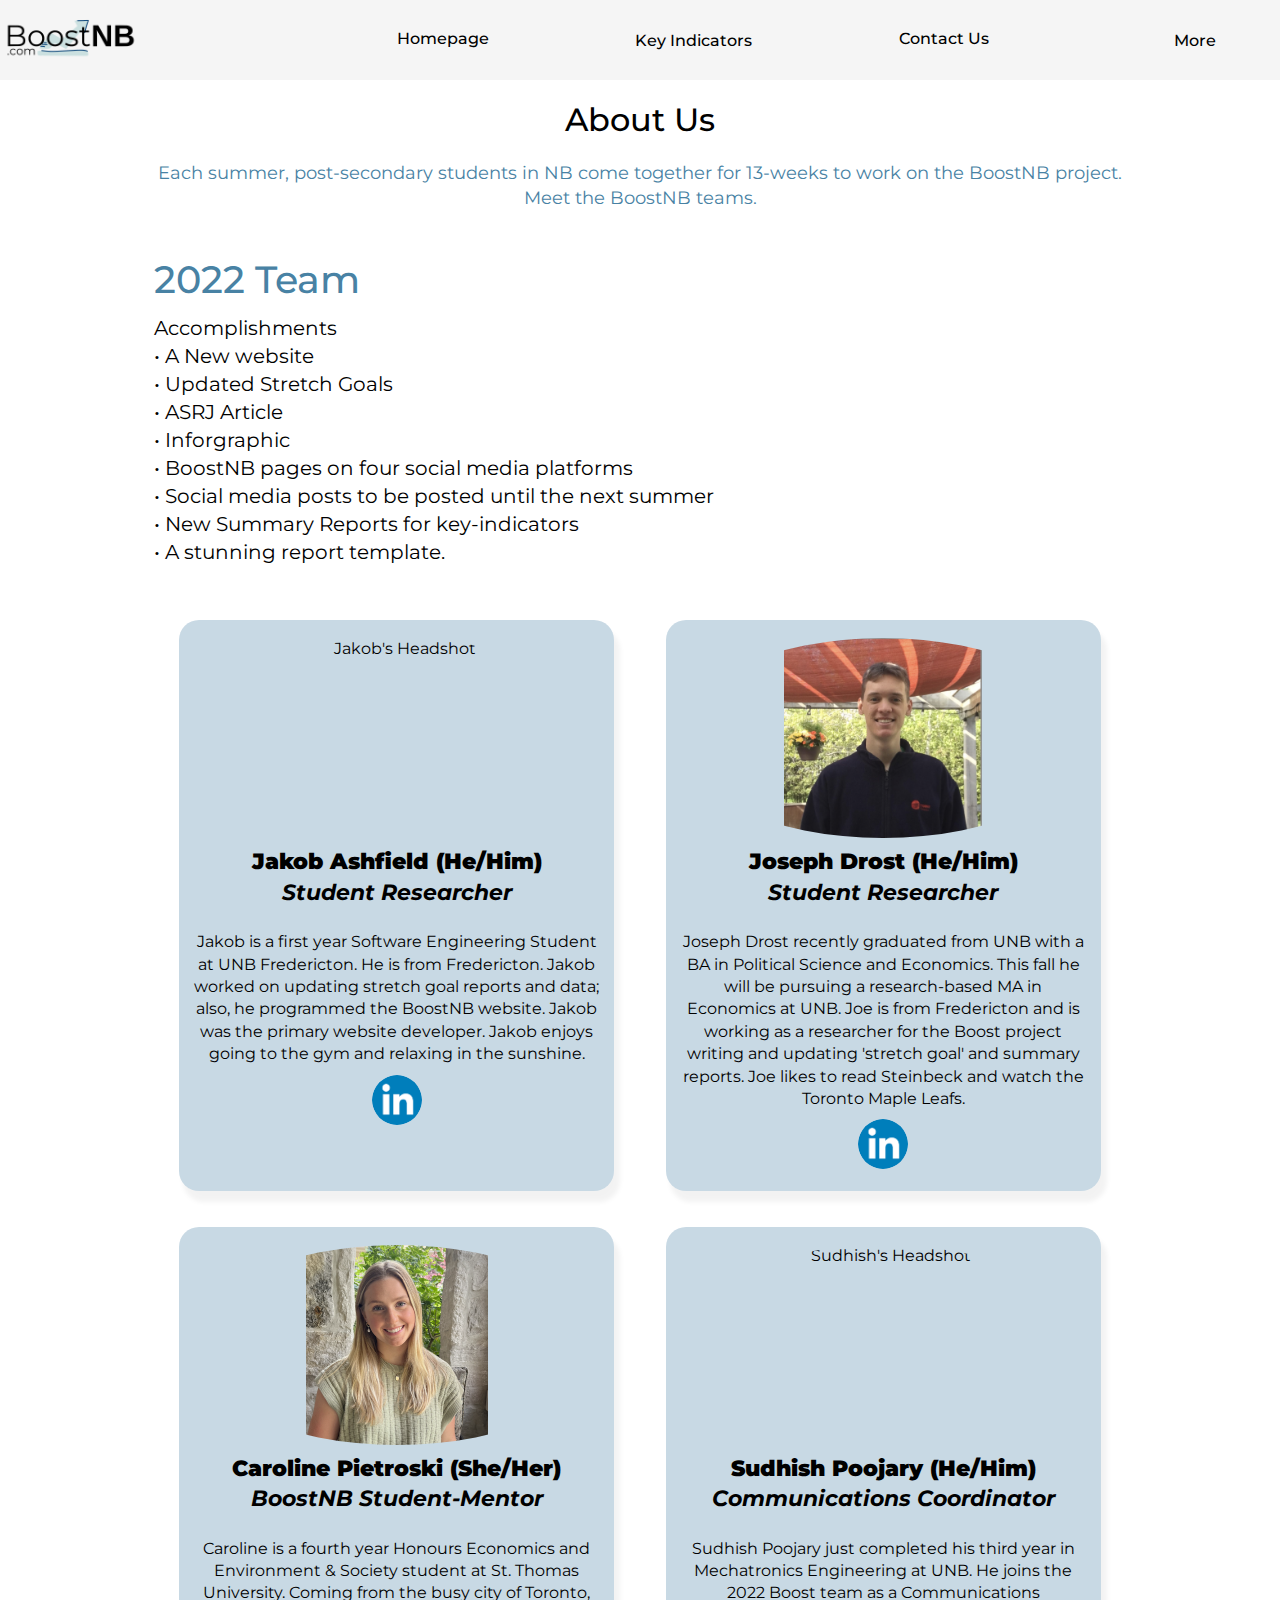
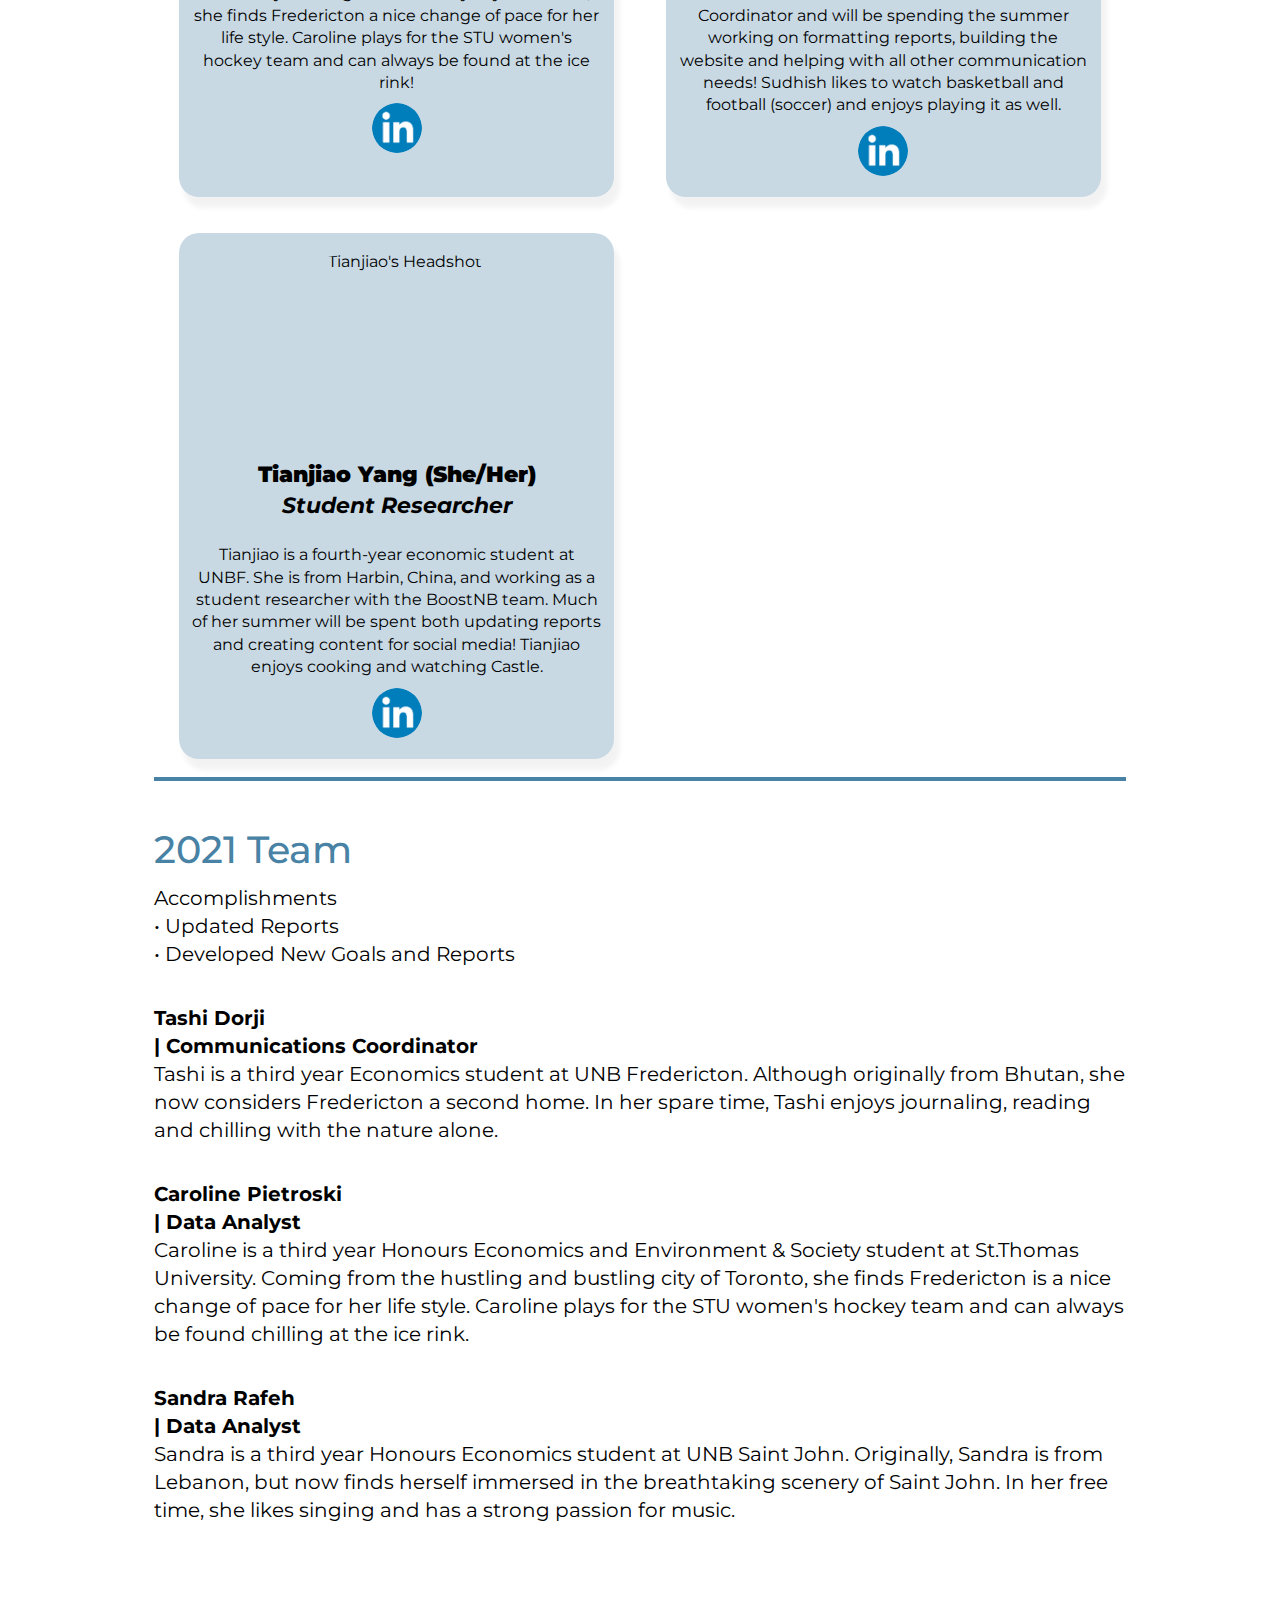
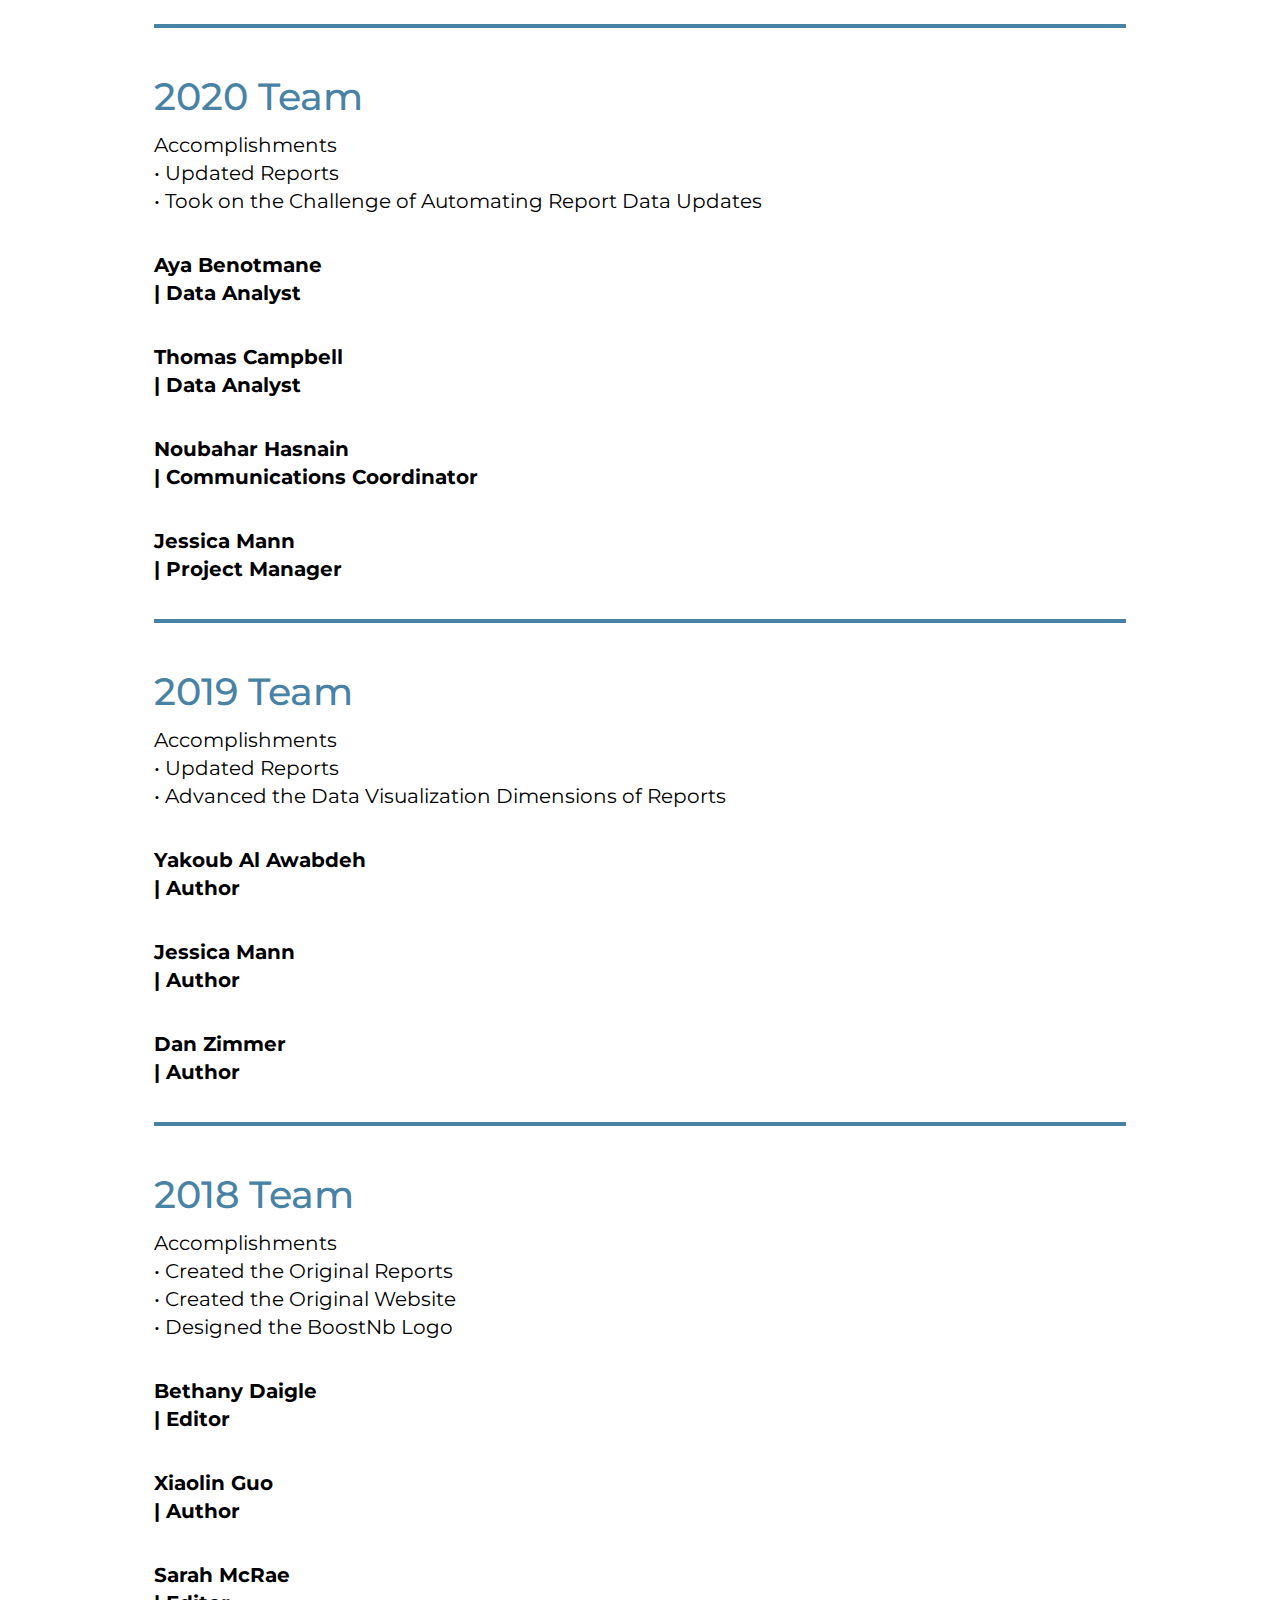
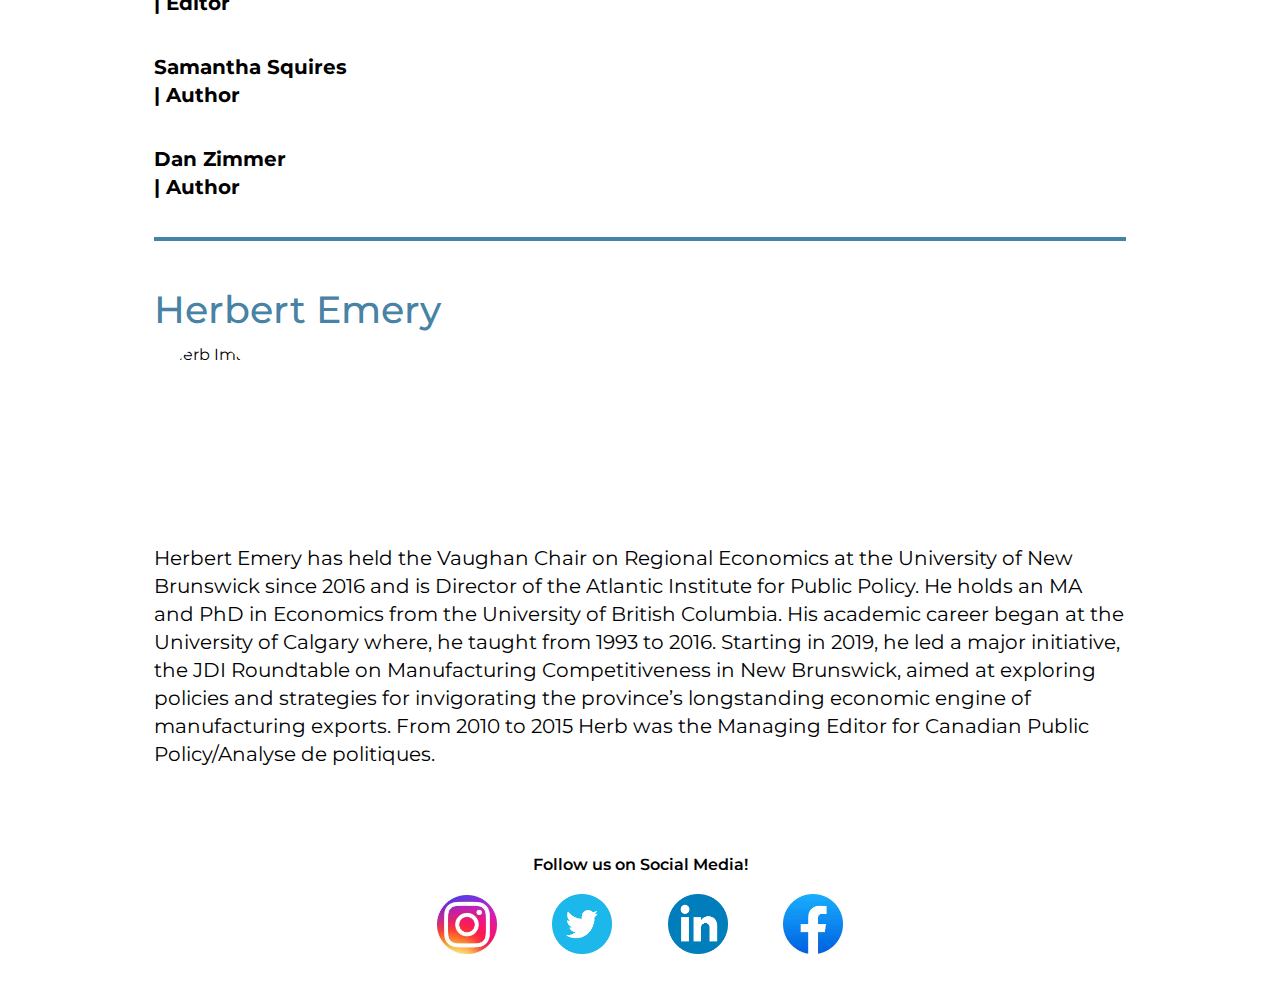
==== AboutUs.html @ bb61e4ab "Add files via upload" ====
<!DOCTYPE html>
<head>
    <meta charset="UTF-8" />
    <meta http-equiv="X-UA-Compatible" content="IE=edge" />
    <meta name="viewport" content="width=device-width, initial-scale=1.0" />
    <title>About Us</title>
    <!-- this is linking the css files to the html file-->
    <link rel="stylesheet" href="General-Styles/header.css" />
    <link rel="stylesheet" href="General-Styles/sidebar.css">
    <link rel="stylesheet" href="aboutus-background-glossary-styles/AboutUs.css">
    

    <!-- This is the favicon that shows up in the browser tab -->
    <link rel="icon" type="image/ico" href="/images/favicon.ico" />

    <!-- These are the Montserrat fonts-->
    <link rel="preconnect" href="https://fonts.googleapis.com" />
    <link rel="preconnect" href="https://fonts.gstatic.com" crossorigin />
    <link
      href="https://fonts.googleapis.com/css2?family=Montserrat:wght@300;400;500;600;700&display=swap"
      rel="stylesheet"
    />
  </head>
<body>

     <!--header-->
     <div class="header">
       <!--logo section-->
       <div class="left-section">
         <!--Boost Logo linking to homepage when clicked-->
         <a href="index.html"
           ><img class="boost-logo" src="./images/logo.png" alt="BoostNB logo"
         /></a>
       </div>
 
       <!--button section-->
       <div class="right-section">
         <div class="header-buttons">
           <a href="index.html">Homepage</a>
         </div>
 
         <!--dropdown menu 'key indicators'-->
         <div class="dropdown">
           <button class="header-buttons">Key Indicators</button>
           <div class="dropdown-content">
             <a href="GDP.html">GDP</a>
             <a href="Population.html">Population</a>
             <a href="Trade.html">Trade</a>
             <a href="Natural-Resources.html">Natural Resources</a>
             <a href="Investment.html">Investment</a>
             <a href="Labour.html">Labour</a>
             <a href="Social-Environmental.html">Social and Environmental Welfare</a>
           </div>
         </div>

         <!--contact us button-->
         <div class="header-buttons">
           <a href="ContactUs.html">Contact Us</a>
         </div>
 
         <!--dropdown menu 'more'-->
         <div class="dropdown">
           <button class="header-buttons">More</button>
           <div class="dropdown-content">
             <a href="AboutUs.html">About Us</a>
             <a href="Archives.html">Archives</a>
             <a href="Background.html">Background</a>
             <a href="Glossary.html">Glossary</a>
           </div>
         </div>
       </div>
     </div>
     </div>
 
     <!--Header Hamburger menu-->
     <!--this code is from a youtube tutorial https://youtu.be/EqzUcMzfV1w-->
     <div class="menu-wrap">
       <!--checkbox that toggles the dropdown display-->
       <input type="checkbox" class="toggler">
       <div class="hamburger"><div></div></div>
       <div class="menu">
         <div>
           <div>
             <ul>
               <li><a href="index.html">Homepage</a></li>
               <li><a href="GDP.html">GDP</a></li>
              <li><a href="Population.html">Population</a></li> 
              <li><a href="Trade.html">Trade</a></li>
              <li><a href="Natural-Resources.html">Natural Resources</a></li>
              <li><a href="Investment.html">Investment</a></li>
              <li><a href="Labour.html">Labour</a></li>
              <li><a href="Social-Environmental.html"
                 >Social and Environmental Welfare</a></li>
               <li><a href="Background.html">Background</a></li>
               <li><a href="AboutUs.html">About Us</a></li>
               <li><a href="ContactUs.html">Contact Us</a></li>
               <li><a href="Glossary.html">Glossary</a></li>
               <li><a href="Archives.html">Archive</a></li>
             </ul>
           </div>
         </div>
       </div>
     </div>
 
     <!-- The intro for the page -->
     <div class="intro">
       <h1>About Us</h1>
       <p>Each summer, post-secondary students in NB come together for 13-weeks to work on the BoostNB project.  Meet the BoostNB teams.</p>
        </div>
    
    <!-- the 20__ year team -->
    <div class="team">

      <!-- <b> bolds the text </b> <br> is a line break (return) -->
      <!--One team-->
  
      <h2>2022 Team</h2> <!--team year--> 
       <p>Accomplishments <br> 	&#8226; A New website <br> 	&#8226; Updated Stretch Goals <br> 	&#8226; ASRJ Article <br> 	&#8226; Inforgraphic <br>	&#8226; BoostNB pages on four social media 
         platforms <br> 	&#8226; Social media posts to be posted until the next summer <br> 	&#8226; New Summary Reports for key-indicators <br> 	&#8226; A stunning report template. </p> <!--teams major accomplishments-->
     
         <div class="xx-team">
            <div class="team-member">
            <img src="AboutUs-Images/jakob.jpg" alt="Jakob's Headshot"><!--image one-->
            <p><b><h5>Jakob Ashfield (He/Him)    </b>  <br><i>Student Researcher</i></h5><br>    Jakob is a first year Software Engineering Student at UNB Fredericton. He is from Fredericton.
               Jakob worked on updating stretch goal reports and data; also, he programmed the BoostNB website. Jakob was the primary website developer. Jakob enjoys going to the gym and relaxing in the sunshine.</p>
               <a href="https://www.linkedin.com/in/Jakob-Ashfield" target="_blank"><img src="images/linkedin-logo.png" alt="LinkedIn/logo"></a> <!--Description one-->  
            </div>
            <div class="team-member">
            <img src="AboutUs-Images/Joseph.png" alt="Joseph's Headshot"> <!--image two-->
            <p><b><h5>Joseph Drost (He/Him)     </b>  <br><i>Student Researcher</i></h5><br>    Joseph Drost recently graduated from UNB with a BA in Political Science and Economics. This fall 
              he will be pursuing a research-based MA in Economics at UNB. Joe is from Fredericton and is working as a researcher for the Boost project writing and updating 'stretch goal' and summary reports. Joe likes to read Steinbeck and watch the Toronto Maple Leafs. </p>
              <a href="https://www.linkedin.com/in/joseph-drost" target="_blank"><img src="images/linkedin-logo.png" alt="LinkedIn/logo"></a> <!--description two-->  
            </div>
            <div class="team-member">
            <img src="AboutUs-Images/Caroline.png" alt="Caroline's Headshot">
            <p><b><h5>Caroline Pietroski (She/Her)</b>  <br><i>BoostNB Student-Mentor</i></h5><br>  Caroline is a fourth year Honours Economics and Environment & Society student at St. Thomas University. Coming from the busy city of Toronto, she finds Fredericton a nice change of pace for her life style. Caroline plays for the STU women's hockey team and can always be found at the ice rink!</p>
            <a href="https://www.linkedin.com/in/caroline-pietroski-a28252212/" target="_blank"><img src="images/linkedin-logo.png" alt="LinkedIn/logo"></a> <!--Description four-->
 
            </div>
            <div class="team-member">
            <img src="AboutUs-Images/Sudhish.png" alt="Sudhish's Headshot"> 
            <p><b><h5>Sudhish Poojary (He/Him)  </b>  <br><i>Communications Coordinator</i></h5><br>    Sudhish Poojary just completed his third year in Mechatronics Engineering at UNB. He joins the 2022 Boost team as a Communications 
              Coordinator and will be spending the summer working on formatting reports, building the website and helping with all other communication needs! Sudhish likes to watch basketball and football (soccer) and enjoys playing it as well. </p>
              <a href="https://www.linkedin.com/in/sudhish-poojary/" target="_blank"><img src="images/linkedin-logo.png" alt="LinkedIn/logo"></a>
           
             </div>
            <div class="team-member"> 
             <img src="AboutUs-Images/Tianjiao.png" alt="Tianjiao's Headshot"> 
             <p><b><h5>Tianjiao Yang (She/Her)    </b>  <br><i>Student Researcher</i></h5><br>    Tianjiao is a fourth-year economic student at UNBF. She is from Harbin, China, and 
              working as a student researcher with the BoostNB team. Much of her summer will be spent both updating reports and creating content for social media! Tianjiao enjoys cooking and watching Castle.</p>
              <a href="https://www.linkedin.com/in/tianjiao-yang-18834b241/" target="_blank"><img src="images/linkedin-logo.png" alt="LinkedIn/logo"></a>
             </div>
           </div>
         

          
      <!--another team-->
      <hr>
      <h2>2021 Team</h2>
      <p>Accomplishments <br> &#8226; Updated Reports <br> &#8226; Developed New Goals and Reports</p> 
      <p><b>Tashi Dorji         <br>| Communications Coordinator</b> <br>Tashi is a third year Economics student at UNB Fredericton. Although 
        originally from Bhutan, she now considers Fredericton a second home. In her spare time, Tashi enjoys journaling, reading and chilling with the nature alone.</p>
      <p><b>Caroline Pietroski  <br>| Data Analyst</b> <br>    Caroline is a third year Honours Economics and Environment & Society student 
        at St.Thomas University. Coming from the hustling and bustling city of Toronto, she finds Fredericton is a nice change of pace for her
         life style. Caroline plays for the STU women's hockey team and can always be found chilling at the ice rink. </p>
      <p><b>Sandra Rafeh        <br>| Data Analyst</b> <br>    Sandra is a third year Honours Economics student at UNB Saint John. Originally,
         Sandra is from Lebanon, but now finds herself immersed in the breathtaking scenery of Saint John. In her free time, she likes singing and has a strong passion for music. </p>
      <p><b></b> <br></p>

      <hr>
      <h2>2020 Team</h2>
      <p>Accomplishments <br> &#8226; Updated Reports <br> &#8226; Took on the Challenge of Automating Report Data Updates</p> 
      <p><b>Aya Benotmane       <br>| Data Analyst </b><br></p>
      <p><b>Thomas Campbell     <br>| Data Analyst </b><br></p>
      <p><b>Noubahar Hasnain    <br>| Communications Coordinator </b><br></p>
      <p><b>Jessica Mann        <br>| Project Manager </b><br></p>
      
      <hr>
      <h2>2019 Team</h2>
      <p>Accomplishments <br> &#8226; Updated Reports <br> &#8226; Advanced the Data Visualization Dimensions of Reports</p> 
      <p><b>Yakoub Al Awabdeh   <br>| Author </b><br></p>
      <p><b>Jessica Mann        <br>| Author </b><br></p>
      <p><b>Dan Zimmer          <br>| Author </b><br></p>

      <hr>
      <h2>2018 Team</h2>
      <p>Accomplishments <br> &#8226; Created the Original Reports <br> &#8226; Created the Original Website <br>&#8226; Designed the BoostNb Logo</p> 
      <p><b>Bethany Daigle      <br>| Editor</b><br></p>
        <!--team members-->
      <p><b>Xiaolin Guo         <br>| Author </b><br></p>
        <!--team members-->
      <p><b>Sarah McRae         <br>| Editor </b><br></p>
        <!--team members-->
      <p><b>Samantha Squires    <br>| Author</b><br></p>
        <!--team members-->
      <p><b>Dan Zimmer          <br>| Author </b><br></p>
    

      <hr>
    <h2>Herbert Emery</h2>  <!--Herb Section-->
      <img src="AboutUs-Images/Herb.jpg" alt="Herb Image"> <!--herb image-->
      <p>Herbert Emery has held the Vaughan Chair on Regional Economics at the University of New Brunswick since 2016 and is Director of 
        the Atlantic Institute for Public Policy. He holds an MA and PhD in Economics from the University of British Columbia. His 
        academic career began at the University of Calgary where, he taught from 1993 to 2016. Starting in 2019, he led a major initiative, 
        the JDI Roundtable on Manufacturing Competitiveness in New Brunswick, aimed at exploring policies and strategies for invigorating 
        the province’s longstanding economic engine of manufacturing exports. From 2010 to 2015 Herb was the Managing Editor for Canadian 
        Public Policy/Analyse de politiques.
      </p>
      </div>

    <!-- Footer -->
    <div class="footer">
      <p>Follow us on Social Media!</p>
    
      <a target="_blank" href="https://www.instagram.com/boostnewbrunswick/"
        ><img src="images/instagram-logo.jpeg" alt="Instagram Logo" width="50%"
      /></a>
      <a target="_blank" href="https://twitter.com/BoostNb"
        ><img src="images/twitter-logo.png" alt="Twitter Logo"
      /></a>
      <a target="_blank" href="https://www.linkedin.com/company/boostnb/"
        ><img src="images/linkedin-logo.png" alt="LinkedIn Logo"
      /></a>
      <a target="_blank" href="https://www.facebook.com/BoostNB"
        ><img src="images/facebook-logo.jpeg" alt="Facebook Logo"
      /></a>
    </div>
</body>
</html>
---- General-Styles/header.css ----
/*general notes:
If you don't understand something look up "css/html" + whatever you don't understand.

search css display types to learn about display: _________. 
As well search 'css position types to learn about position: ________.
Position: absolute is 'stuck' within what 'relative' position on the page it is nested in, 
e.g. intro Text is absolute and the image is relative, therefore the text is stuck somewhere relative to the image boundaries*/

.header {
  background-color: whitesmoke;
  font-family: Montserrat, Arial;
  /* forces element to stay fixed in a spot in the browser*/
  position: fixed;
  /* indicates position of the fixed element*/
  top: 0;
  right: 0;
  left: 0;

  height: 80px;
  width: 100%;

  z-index: 1000;

  /* creating a flex box for header*/
  display: flex;
  flex-direction: row;
  align-items: center;
  vertical-align: center;

  font-size: 16px;
}

.left-section {
  /*takes up 3 units per 10 units of header
  because right section is 7*/
  flex: 3;

  /*flex box with the left section*/
  display: flex;
  flex-direction: row;
}

.boost-logo {
  display: block;
  width: 140px;
}

/* takes up 7 per 10 units of header*/
.right-section {
  flex: 7;

  /*flex box with the right section*/
  display: flex;
  flex-direction: row;
  justify-content: space-between;

  padding-right: 20px;
}

/* Dropdown Buttons */
.header-buttons {
  /*formatting the dropdown buttons*/
  display: flex;
  justify-content: center;
  align-items: center;
  text-align: center;

  /*somewhat self-explanatory*/
  background-color: whitesmoke;
  color: black;
  padding: 0;
  font-size: 16px;
  border: none;
  /*transition from normal to hovering or clicking*/
  transition: 0.3s;

  height: 80px;
  min-height: 10%;
  font-weight: 500;
  font-family: Montserrat, Arial;
  cursor: pointer;
  width: 130px;
}

.header-buttons a {
  /*formatting header links (buttons that aren't dropdowns)*/
  text-decoration: none;
  cursor: pointer;
  color: black;
  display: inline-block;
  height: 80px;
  padding-top: 28px;
}

.header-buttons:hover {
  /*formatting buttons while hovering*/
  min-height: 10%;
  background-color: rgb(228, 228, 228);
  color: rgba(72, 130, 164, 1);
  border-bottom: solid;
  border-bottom-width: 4px;
  border-color: rgba(72, 130, 164, 1);
  cursor: pointer;
}

.header-buttons:active {
  /*formatting buttons while clicked on*/
  color: rgba(72, 130, 164, 1);
  border-bottom: solid;
  border-bottom-width: 3px;
  border-color: rgba(72, 130, 164, 1);
}

.header-buttons:hover a {
  color: rgba(72, 130, 164, 1);
}

/* The container <div> - needed to position the dropdown content */
.dropdown {
  position: relative;
  display: inline-block;
}

/* Dropdown Content (Hidden by Default) */
.dropdown-content {
  display: none;
  position: absolute;
  background-color: whitesmoke;
  min-width: 160px;
  box-shadow: 0px 8px 16px 0px rgba(0, 0, 0, 0.2);
  z-index: 1;
}

/* Links inside the dropdown */
.dropdown-content a {
  color: black;
  padding: 12px 16px;
  text-decoration: none;
  display: block;
}

/* Change color of dropdown links on hover */
.dropdown-content a:hover {
  background-color: #ddd;
  color: rgba(72, 130, 164, 1);
  border-bottom: solid;
  border-bottom-width: 2px;
  border-color: rgba(72, 130, 164, 1);
  transition: 0.1s;
}

/* Show the dropdown menu on hover */
.dropdown:hover .dropdown-content {
  display: block;
}

.menu-wrap {
  display: none;
}

@media screen and (max-width: 920px) {
  .right-section {
    display: none;
  }

  /*SEE SIDEBAR.CSS FOR MORE COMMENTING*/
  /* MENU STYLES */
  .menu-wrap {
    position: fixed;
    top: 0;
    right: 0;
    z-index: 1001;
    display: unset;
  }

  /* The checkbox to display or not */
  .menu-wrap .toggler {
    position: absolute;
    top: 0;
    right: 0;
    z-index: 1002;
    cursor: pointer;
    width: 80px;
    height: 80px;
    opacity: 0;
  }

  /* The Icon itself */
  .menu-wrap .hamburger {
    position: absolute;
    top: 0;
    right: 0;
    z-index: 1001;
    width: 80px;
    height: 80px;
    padding: 1rem;
    background: whitesmoke;
    display: flex;
    align-items: center;
    justify-content: center;
  }

  /* Hamburger Icon Middle line */
  .menu-wrap .hamburger > div {
    position: relative;
    flex: none;
    width: 100%;
    height: 2px;
    background: black;
    display: flex;
    align-items: center;
    justify-content: center;
    transition: all 0.3s ease;
  }

  /* Hamburger Lines - Top & Bottom */
  .menu-wrap .hamburger > div::before,
  .menu-wrap .hamburger > div::after {
    content: "";
    position: absolute;
    z-index: 1001;
    top: -10px;
    width: 100%;
    height: 2px;
    background: inherit;
  }

  /* Moves Line Down */
  .menu-wrap .hamburger > div::after {
    top: 10px;
  }

  /* Toggler Animation */
  .menu-wrap .toggler:checked + .hamburger > div {
    transform: rotate(135deg);
  }

  /* Turns Lines Into X */
  .menu-wrap .toggler:checked + .hamburger > div:before,
  .menu-wrap .toggler:checked + .hamburger > div:after {
    top: 0;
    transform: rotate(90deg);
  }

  /* Rotate On Hover When Checked */
  .menu-wrap .toggler:checked:hover + .hamburger > div {
    transform: rotate(225deg);
  }

  /* Show Menu */
  .menu-wrap .toggler:checked ~ .menu {
    visibility: visible;
  }

  /* Animstion */
  .menu-wrap .toggler:checked ~ .menu > div {
    transform: scale(1);
    transition-duration: 0.5s;
  }

  /* Animation */
  .menu-wrap .toggler:checked ~ .menu > div > div {
    opacity: 1;
    transition: opacity 0.3s ease 0.3s;
  }

  /* The actual menu styles */
  .menu-wrap .menu {
    position: fixed;
    top: 0;
    right: 0;
    width: 100%;
    height: 100%;
    visibility: hidden;
    overflow: hidden;
    display: flex;
    align-items: center;
    justify-content: center;
  }

  /* menu animation  */
  .menu-wrap .menu > div {
    background: black;
    opacity: 0.9;
    border-radius: 50%;
    width: 400vw;
    height: 400vw;
    display: flex;
    flex: none;
    align-items: center;
    justify-content: center;
    transform: scale(0);
    transition: all 0.3s ease;
  }

  /* more menu styles */
  .menu-wrap .menu > div > div {
    text-align: center;
    max-width: 90vw;
    max-height: 100vh;
    opacity: 0;
    transition: opacity 0.3s ease;
  }

  /* list element styles */
  .menu-wrap .menu > div > div > ul > li {
    list-style: none;
    color: #fff;
    font-size: 2.2vh;
    padding: 0.75rem;
  }

  /* Text in the menu styles */
  .menu-wrap .menu > div > div > ul > li > a {
    color: inherit;
    text-decoration: none;
    transition: color 0.3s ease;
  }
}
---- General-Styles/sidebar.css ----
/*general notes:
If you don't understand something look up "css/html" + whatever you don't understand.

search css display types to learn about display: _________. 
As well search 'css position types to learn about position: ________.
Position: absolute is 'stuck' within what 'relative' position on the page it is nested in, 
e.g. intro Text is absolute and the image is relative, therefore the text is stuck somewhere relative to the image boundaries*/

.sidebar {
  background-color: rgba(72, 130, 164, 1);
  /* allows the element to be fixed in a spot on the browser*/
  position: fixed;
  /* indicates where on the browser the element is placed*/
  left: 0px;
  top: 80px;
  bottom: 0px;

  /*width*/
  /* Dimensions */
  width: 150px;

  /*makes it a vertical flexbox and leaves room at the bottom*/
  display: flex;
  flex-direction: column;
  z-index: 1001;
}

.sidebar-buttons {
  /*flexbox so I can align items*/
  display: flex;
  align-items: center;
  justify-content: center;

  /*"flex" of one, the ratio of the buttons are 1:1*/
  flex: 1;

  /*visual things for the buttons/boxes*/
  background-color: transparent;
  border: none;
  /*transition time for hover or click*/
  transition: 0.2s;
  font-size: 18px;

  font-weight: 600;
  color: whitesmoke;
  text-align: center;
  text-decoration: none;
}

.sidebar-buttons:hover {
  /*hover effects*/
  background-color: #3b6b86;
  border-left: solid;
  color: whitesmoke;
  border-color: rgb(207, 207, 207);
  border-width: 8px;
}

/* hides hamburger menu on screen above 920px*/
.menu-wrap2 {
  display: none;
}

@media screen and (max-width: 920px) {
  /* Hide regular sidebar under 920px */
  .sidebar {
    display: none;
  }

  /* MENU2 STYLES */
  /* This is from the youtube tutorial mentioned in the homepage (index) comments
Essentially the .element-title get more and more complex because it only targets 
nested elements (elements within an element)
this is the sidebar hamburger menu styling code */

  /* This encompasses the whole hamburger menu */
  .menu-wrap2 {
    /* Position stays in the browser the whole time while you scroll */
    position: fixed;
    top: 0px;
    left: 0px;
    /* the higher the z-index the further the item is brought to front */ /* the higher the
     z-index the further the item is brought to front */
    /* the higher the z-index the further the item is brought to front */
    z-index: 1001;
    /*just token to stop it being hidden*/
    display: unset;
  }

  /* Targets the checkbox button which is hidden with the hamburger Icon */
  .menu-wrap2 .toggler2 {
    /* relative to the parent element with 'relative' position*/
    position: absolute;
    top: 80px;
    left: 0;
    /* the higher the z-index the further the item is brought to front */
    z-index: 1002;
    cursor: pointer;

    /* Dimensions */
    width: 50px;
    height: 50px;
    opacity: 0;
  }

  .menu-wrap2 .hamburger2 {
    position: absolute;
    top: 80px;
    left: 0;
    /* the higher the z-index the further the item is brought to front */
    z-index: 1001;
    /* Dimensions */
    width: 50px;
    height: 50px;

    padding: 1rem;

    background: #3b6b86;
    /* flexbox */
    display: flex;
    align-items: center;
    justify-content: center;
  }

  /* Creating the middle line in the icon*/
  .menu-wrap2 .hamburger2 > div {
    position: relative;
    flex: none;
    /* Dimensions */
    width: 100%;
    height: 2px;
    background: whitesmoke;
    display: flex;
    align-items: center;
    justify-content: center;
    transition: all 0.3s ease;
  }

  /* Hamburger Lines - Top & Bottom */
  .menu-wrap2 .hamburger2 > div::before,
  .menu-wrap2 .hamburger2 > div::after {
    content: "";
    position: absolute;
    /* the higher the z-index the further the item is brought to front */
    z-index: 1001;
    top: -10px;
    /* Dimensions */
    width: 100%;
    height: 2px;

    background: inherit;
  }

  /* Moves Botoom Line Down */
  .menu-wrap2 .hamburger2 > div::after {
    top: 10px;
  }

  /* Toggler Animation */
  .menu-wrap2 .toggler2:checked + .hamburger2 > div {
    transform: rotate(135deg);
  }

  /* Turns Lines Into X */
  .menu-wrap2 .toggler2:checked + .hamburger2 > div:before,
  .menu-wrap2 .toggler2:checked + .hamburger2 > div:after {
    top: 0px;
    transform: rotate(90deg);
  }

  /* Rotate On Hover When Checked */
  .menu-wrap2 .toggler2:checked:hover + .hamburger2 > div {
    transform: rotate(225deg);
  }

  /* Show the menu */
  .menu-wrap2 .toggler2:checked ~ .menu2 {
    visibility: visible;
  }

  .menu-wrap2 .toggler2:checked ~ .menu2 > div {
    transform: scale(1);
    transition-duration: 0.5s;
  }

  .menu-wrap2 .toggler2:checked ~ .menu2 > div > div {
    opacity: 1;
    transition: opacity 0.3s ease 0.3s;
  }

  /* This is styling the menu that pops up */
  .menu-wrap2 .menu2 {
    position: fixed;
    top: 80px;
    left: 0;
    /* Dimensions */
    width: 100%;
    height: 100%;
    /* Hidden initially */
    visibility: hidden;
    overflow: hidden;
    display: flex;
    align-items: center;
    justify-content: center;
    text-align: center;
  }

  /* Mostly the circular animation */
  .menu-wrap2 .menu2 > div {
    background: black;
    opacity: 0.8;
    border-radius: 50%;
    /* Dimensions */
    width: 400vw;
    height: 400vw;
    display: flex;
    flex: none;
    align-items: center;
    justify-content: center;
    transform: scale(0);
    transition: all 0.3s ease;
  }

  .menu-wrap2 .menu2 > div > div {
    text-align: center;
    /* Dimensionsmax- */
    width: 90vw;
    max-height: 100vh;
    opacity: 0;
    transition: opacity 0.3s ease;
  }

  .menu-wrap2 .menu2 > div > div > ul > li {
    list-style: none;
    color: #fff;
    font-size: 2.5vh;
    padding: 1rem;
  }
  /* The text style */
  .menu-wrap2 .menu2 > div > div > ul > li > a {
    color: whitesmoke;
    text-decoration: none;
    transition: color 0.3s ease;
  }
}
---- aboutus-background-glossary-styles/AboutUs.css ----
/* General Stuff */
/* Defaults gonw */
* {
  margin: 0;
  padding: 0;
  box-sizing: border-box;
}

/* font and line height */
body {
  font-family: Montserrat, Arial;
  line-height: 1.4;

  padding-top: 80px;

  background-color: white;
  margin: 0 15vw;
}

/* removing defaults */
a {
  text-decoration: none;
  color: black;
}
/* removing defaults */
li {
  list-style: none;
}

/*line break formatting*/
hr {
  border: none;
  height: 4px;
  background-color: rgba(72, 130, 164, 1);
  /* Vh is viewscreen height */
  margin-bottom: 3vh;
}

/* intro heading formatting */
.intro h1 {
  font-size: 50;
  font-weight: 500;
  color: black;
  text-align: center;
  margin: 2vh 0;
}

/* intro paragraph formatting */

.intro p {
  font-size: 18px;
  font-weight: 400;
  color: rgba(72, 130, 164, 1);
  text-align: center;
}
/* headshot formatting */
.team img {
  max-width: 70vw;
  height: 200px;
  display: inline-block;
  object-fit: contain;
  /* rounding */
  border-radius: 100%;
}

/* heading two in the team descriptions formatting */
.team h2 {
  margin-top: 50px;
  margin-bottom: 15px;
  font-weight: 500;
  font-size: 38px;
  line-height: 1;
  color: rgba(72, 130, 164, 1);
}

/* Formatting Image */
.team .xx-team .team-member a img {
  border-radius: 50%;
  height: 50px;
  max-width: 50px;
  vertical-align: end;
}

.team h5 {
  font-size: 22px;
}

.team p {
  margin-bottom: 4vh;
  font-size: 20px;
}

/* Formatting Image again */
.team .xx-team .team-member img {
  max-width: 70vw;
  max-height: 200px;
  justify-content: space-around;
  object-fit: contain;
  border-radius: 100%;
}

/* Displaying team members formatting
In this case a grid with three members per row */
.team .xx-team {
  display: grid;
  grid-template-columns: 1fr 1fr 1fr;
  text-align: center;
}

.team .xx-team .team-member p {
  margin-bottom: 0;
  margin-top: 1vh;
}
/* Formatting each member */
.team .xx-team .team-member {
  display: flex;
  flex-direction: column;
  /* vertical and horizontal margins */
  margin: 2vh 2vw;
  background-color: rgba(72, 130, 164, 0.3);
  padding: 2vh 1vw 15px 1vw;
  /* rounding edges */
  border-radius: 20px;
  /* shadow */
  box-shadow: 5px 10px 5px 1px rgba(0, 0, 0, 0.05);
  max-width: 450px;
  position: relative;
}

/* Footer stuff found on every page */
.footer {
  background-color: white;

  height: 200px;
  /*pushes content down 50px*/
  padding-top: 50px;

  text-align: center;
  vertical-align: middle;

  justify-content: center;
  align-items: center;
}

.footer a {
  display: inline-block;
  margin-right: 2vw;
  padding-left: 2vw;
  text-decoration: none;
  color: black;
}

.footer img {
  width: 60px;
}

.footer p {
  display: block;
  font-weight: 600;
  margin-bottom: 2vh;
}

@media screen and (max-width: 1280px) {
  body {
    margin: 0 12vw;
  }
  /* 2 columns per row */
  .team .xx-team {
    grid-template-columns: 1fr 1fr;
  }
}

@media screen and (max-width: 767px) {
  body {
    margin: 0 6vw;
  }
  /* one column per row */
  .team .xx-team {
    grid-template-columns: 1fr;
  }
}
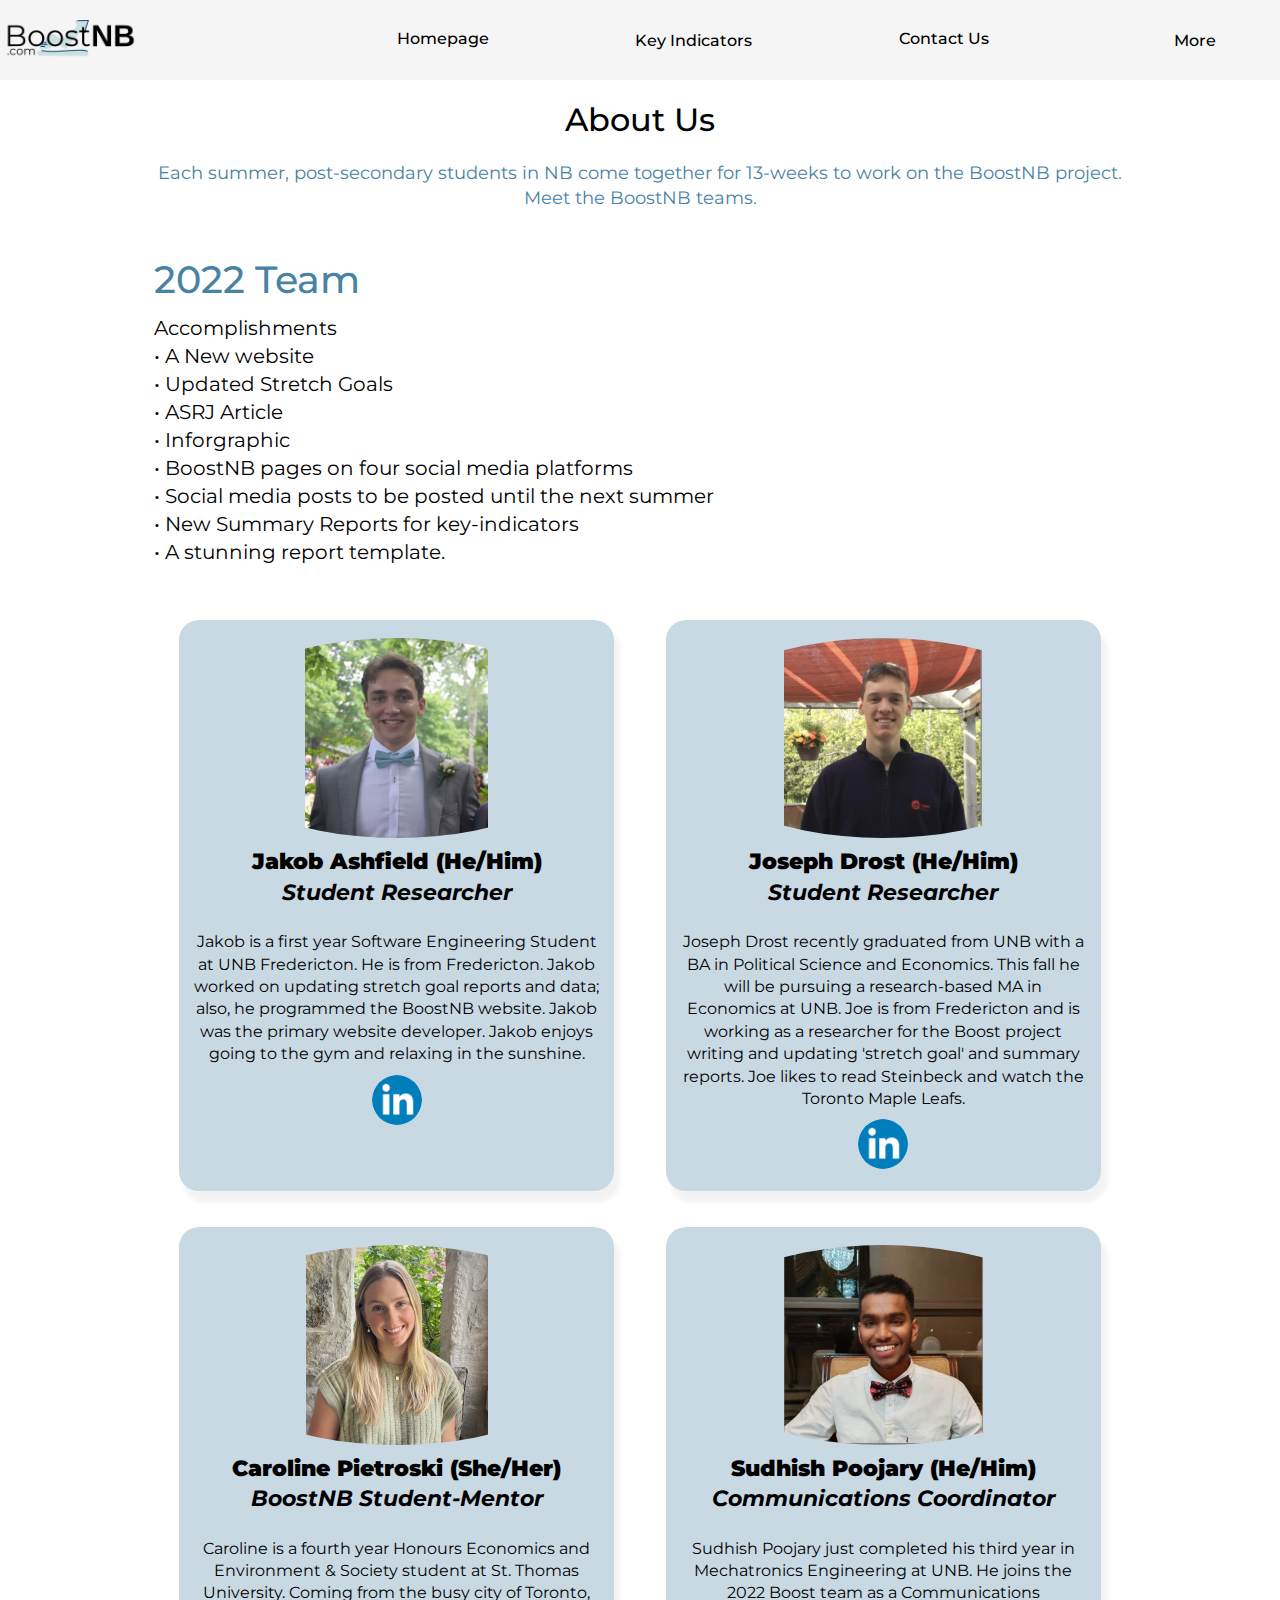
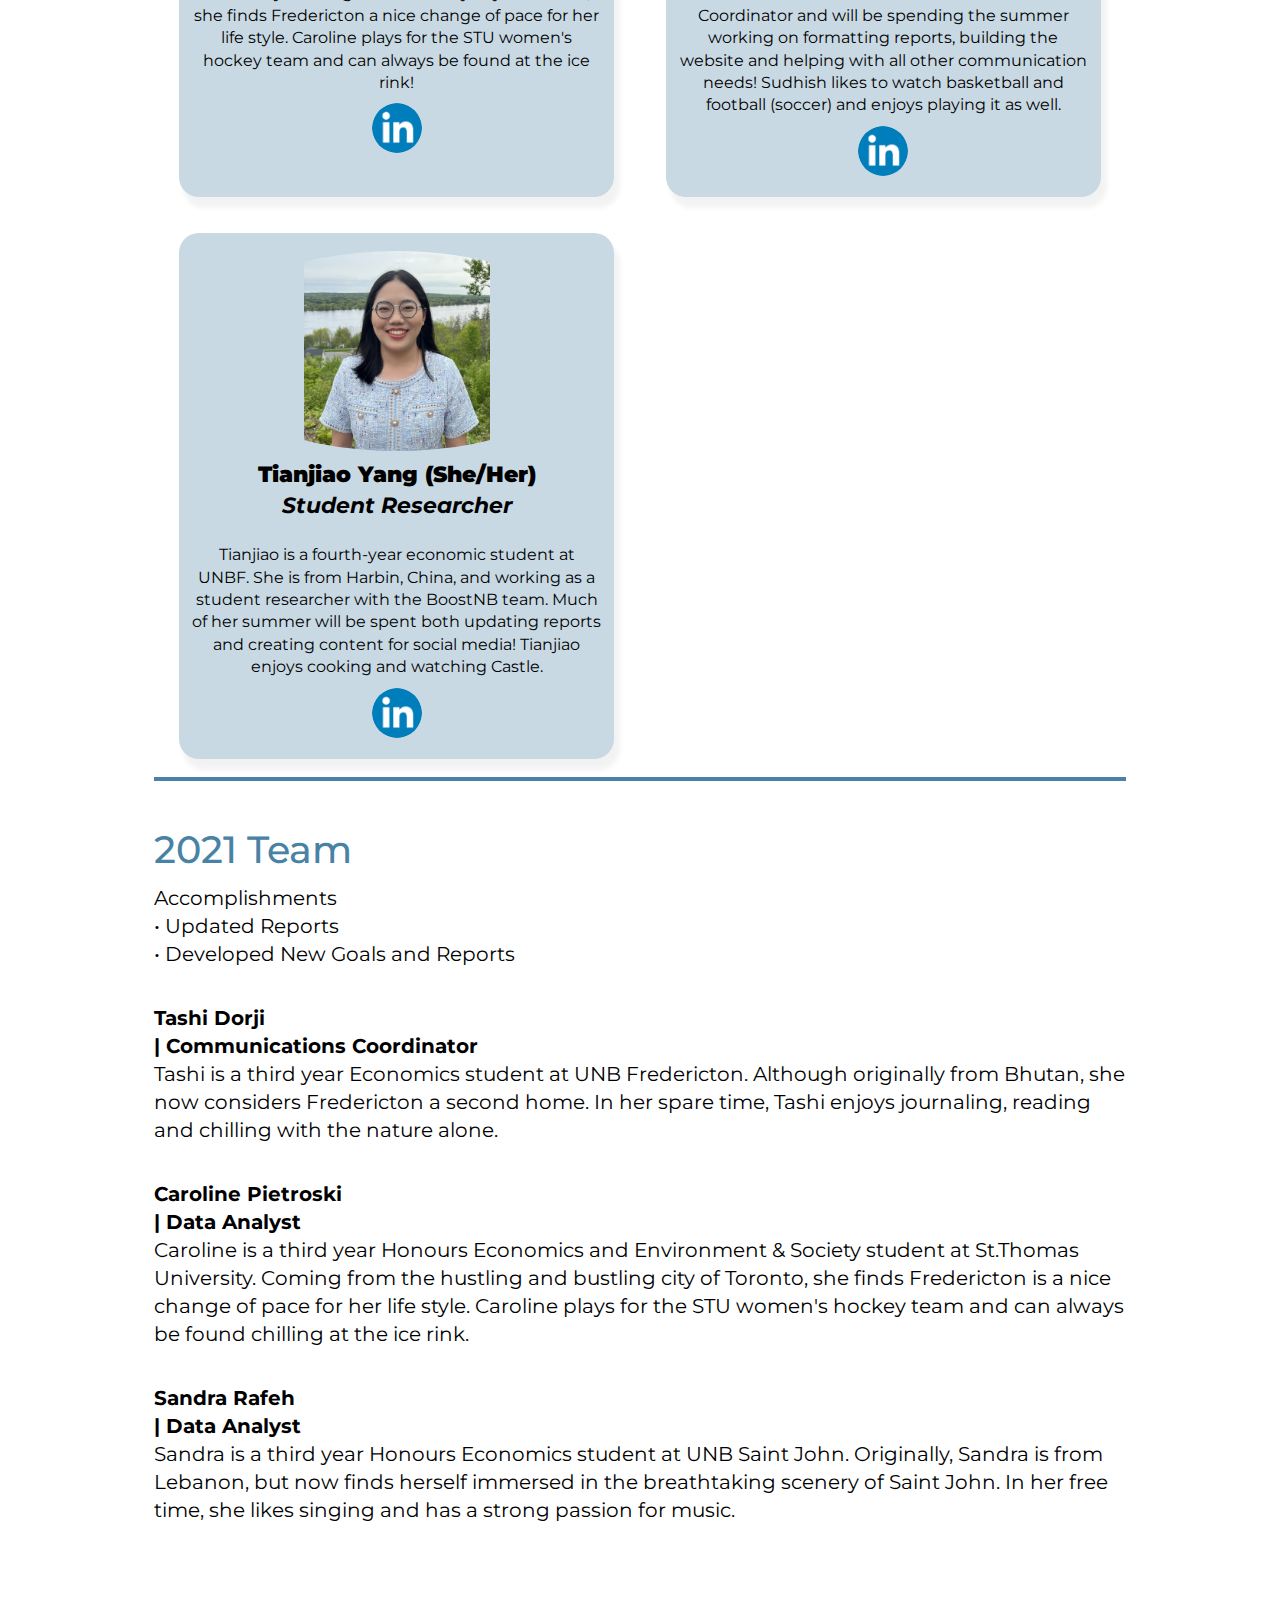
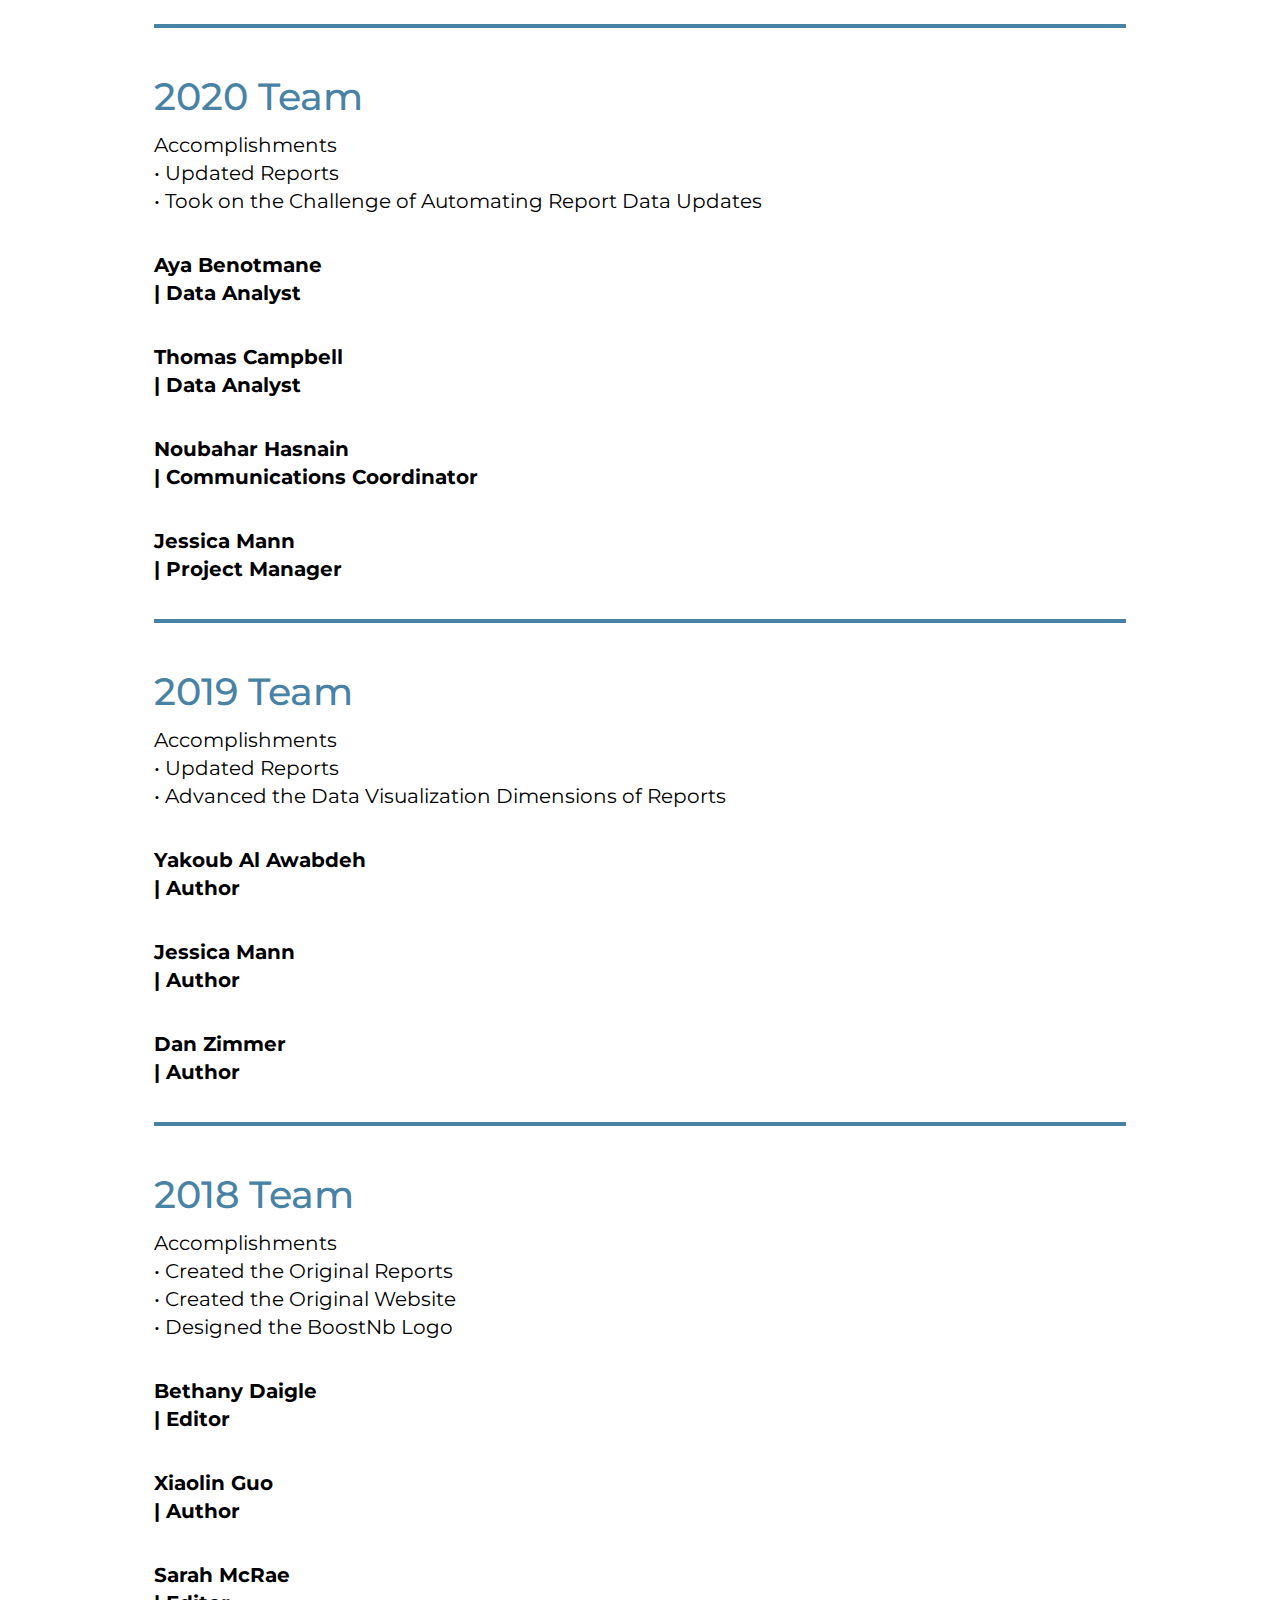
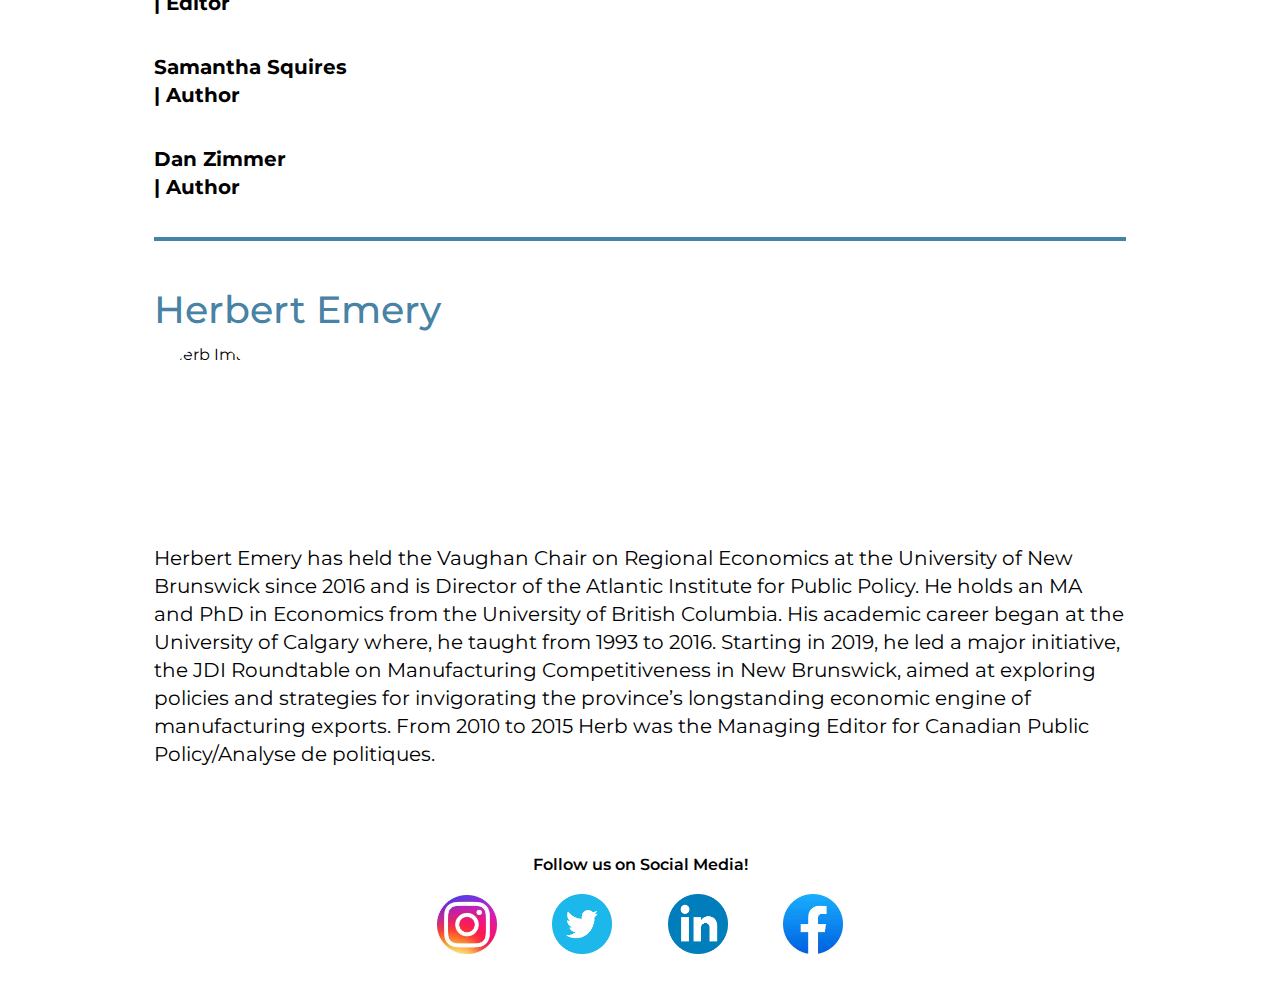
==== commit fa1c38f4: "Add files via upload" ====
--- a/AboutUs.html
+++ b/AboutUs.html
@@ -11,7 +11,7 @@
     
 
     <!-- This is the favicon that shows up in the browser tab -->
-    <link rel="icon" type="image/ico" href="/images/favicon.ico" />
+    <link rel="icon" type="image/ico" href="images/favicon.ico" />
 
     <!-- These are the Montserrat fonts-->
     <link rel="preconnect" href="https://fonts.googleapis.com" />
--- a/aboutus-background-glossary-styles/AboutUs.css
+++ b/aboutus-background-glossary-styles/AboutUs.css
@@ -92,8 +92,9 @@
 
 /* Formatting Image again */
 .team .xx-team .team-member img {
-  max-width: 70vw;
+  max-width: 90vw;
   max-height: 200px;
+  width: 100%;
   justify-content: space-around;
   object-fit: contain;
   border-radius: 100%;
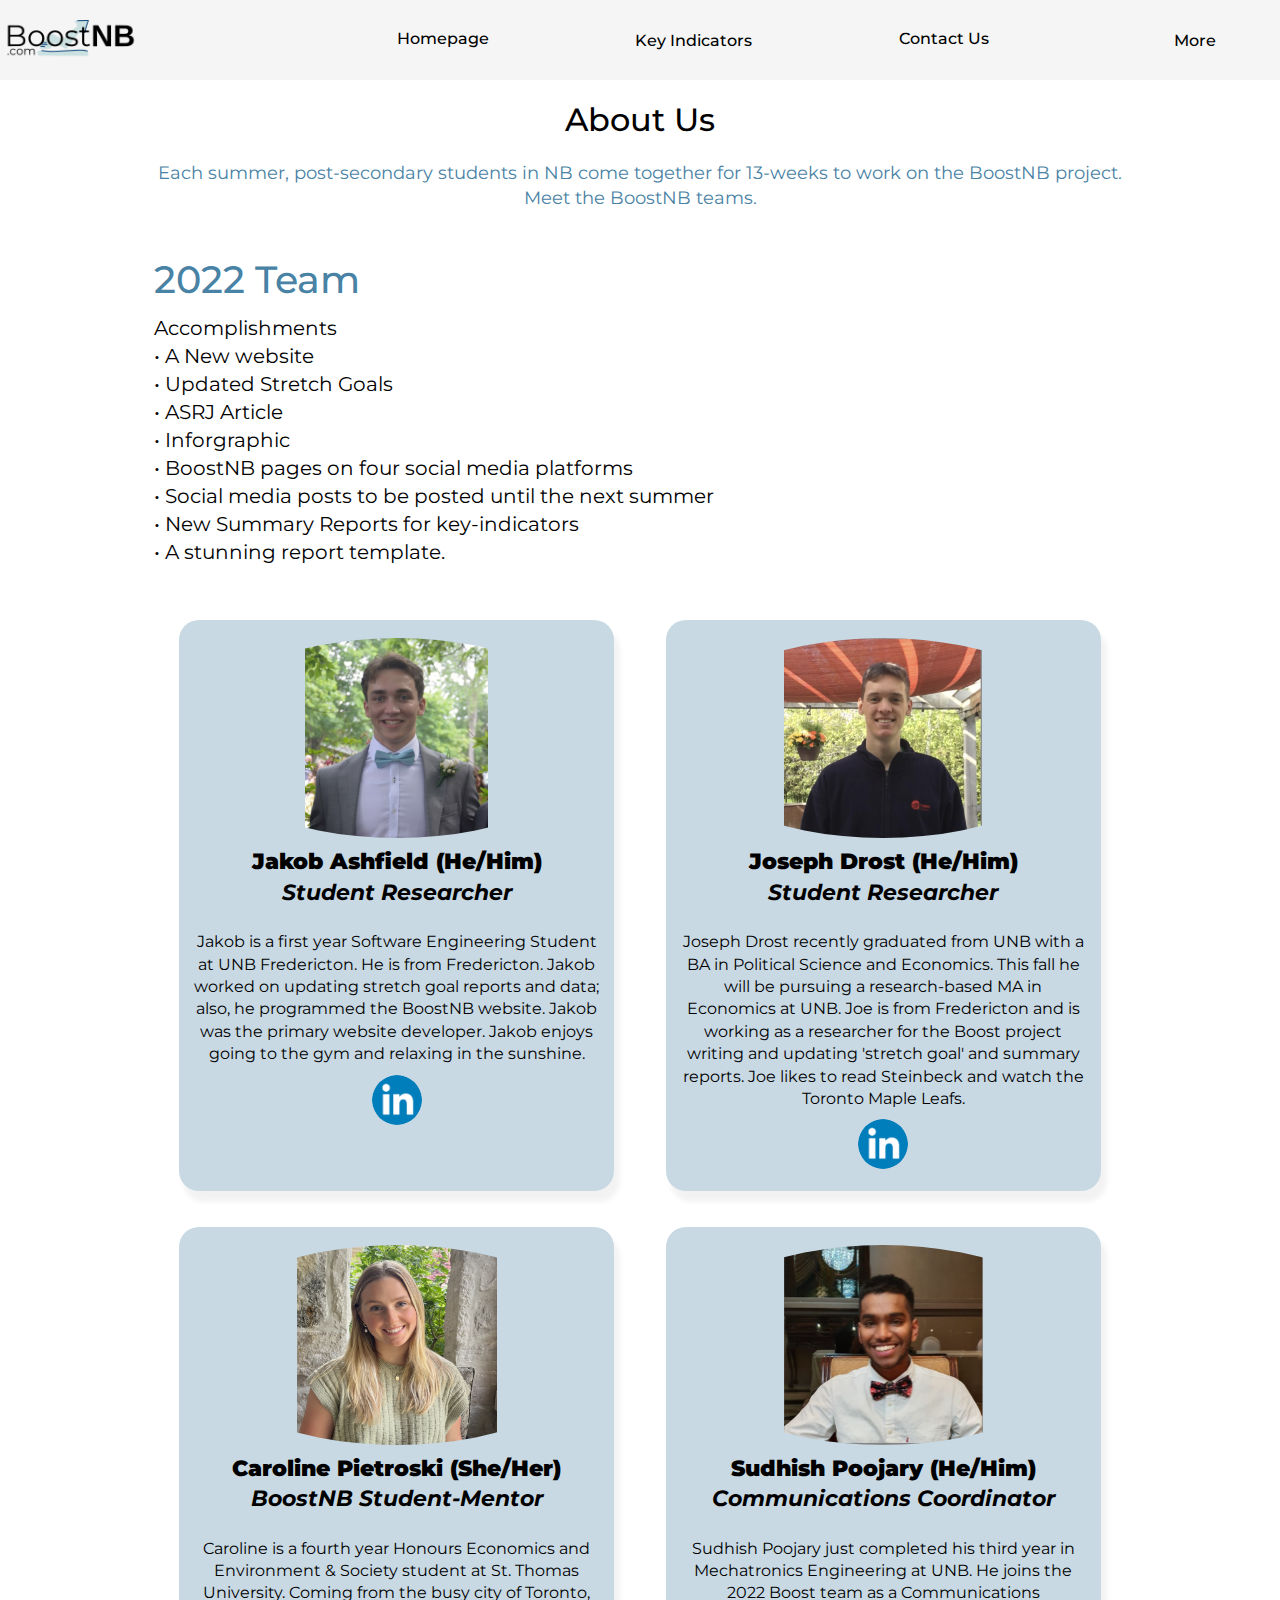
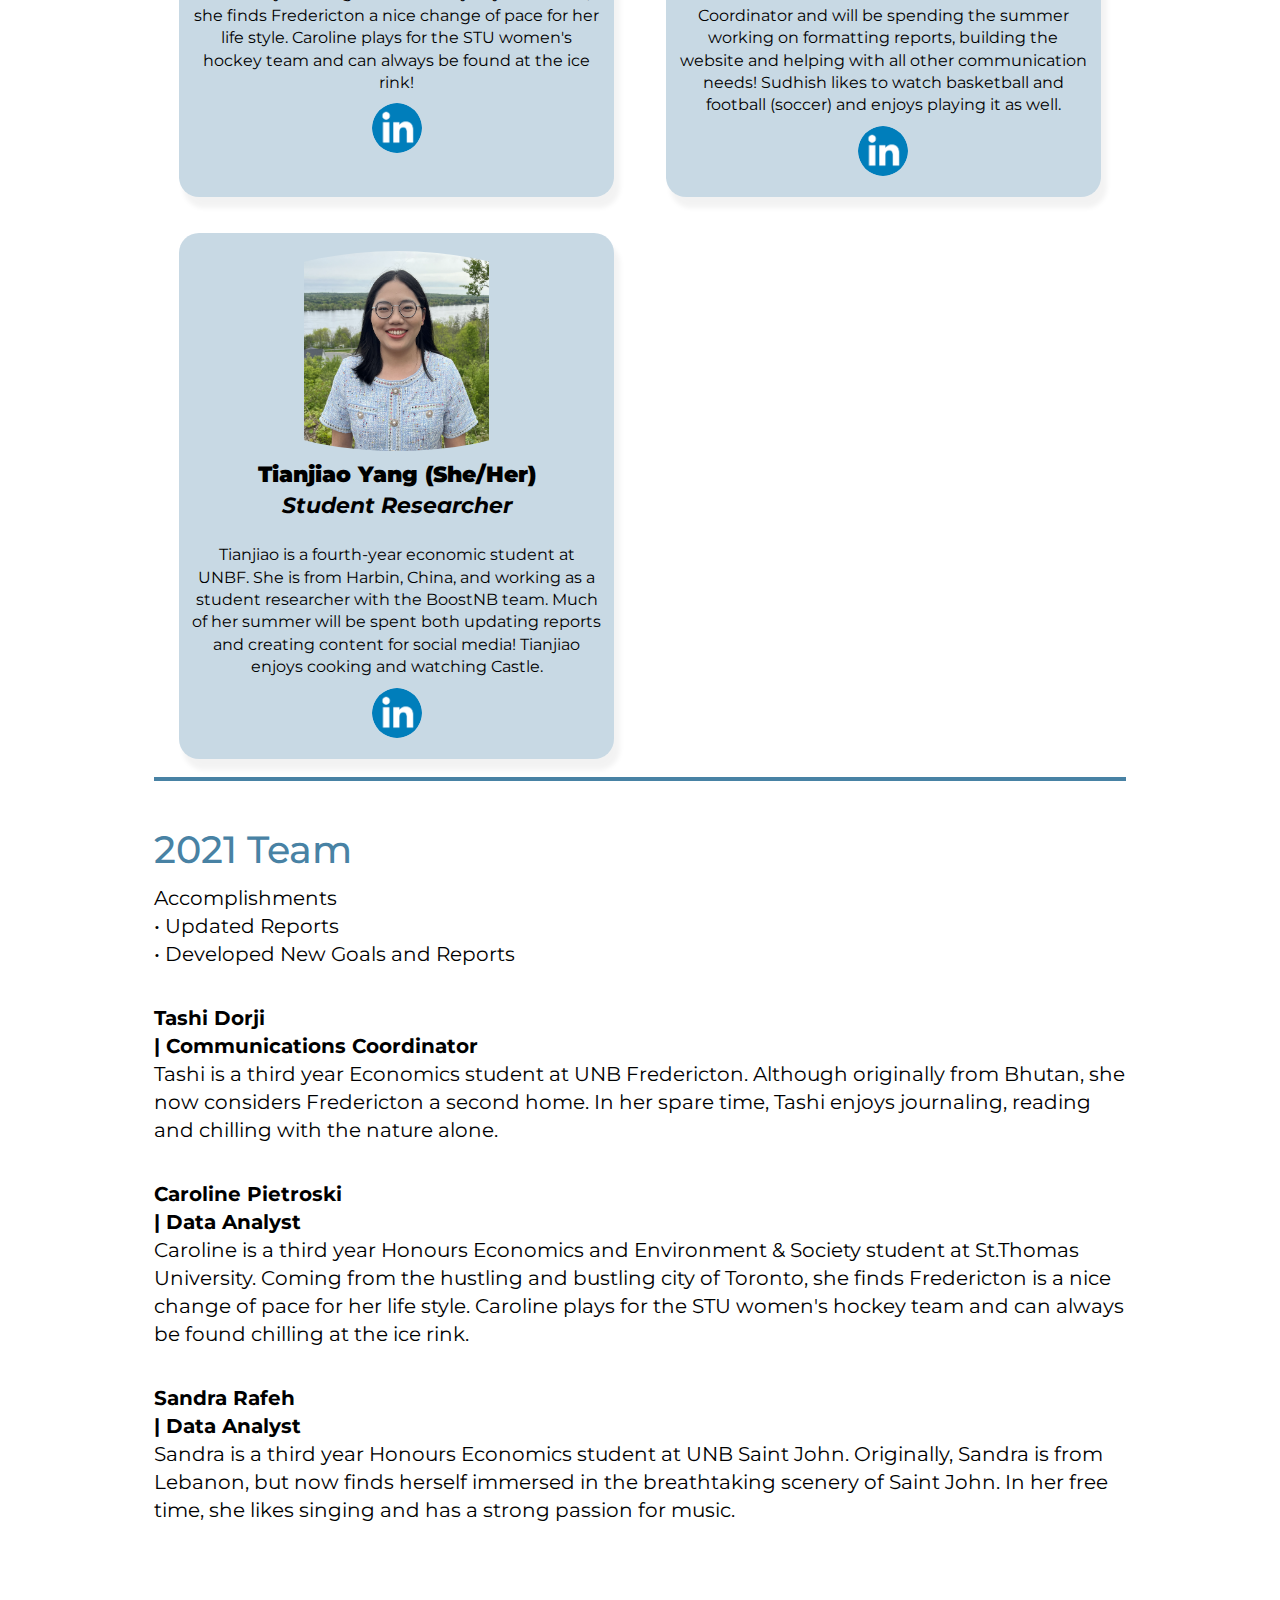
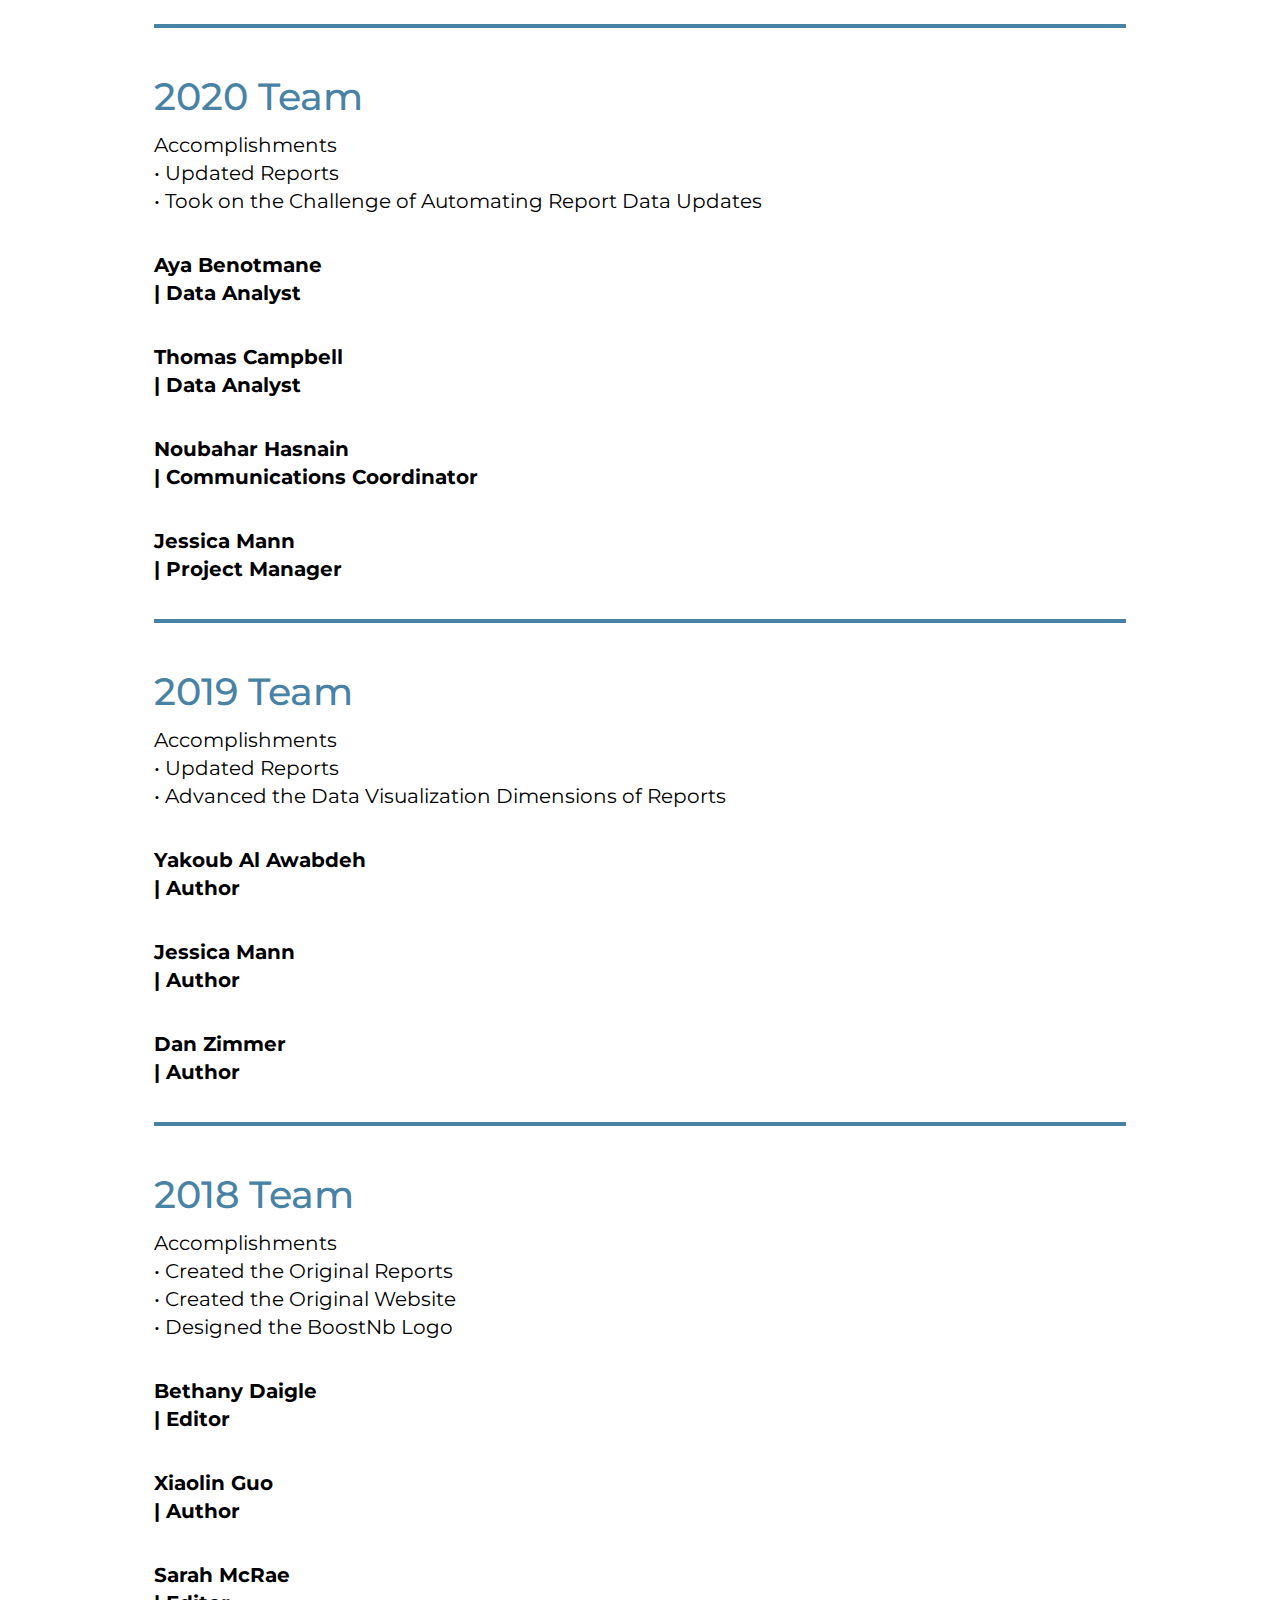
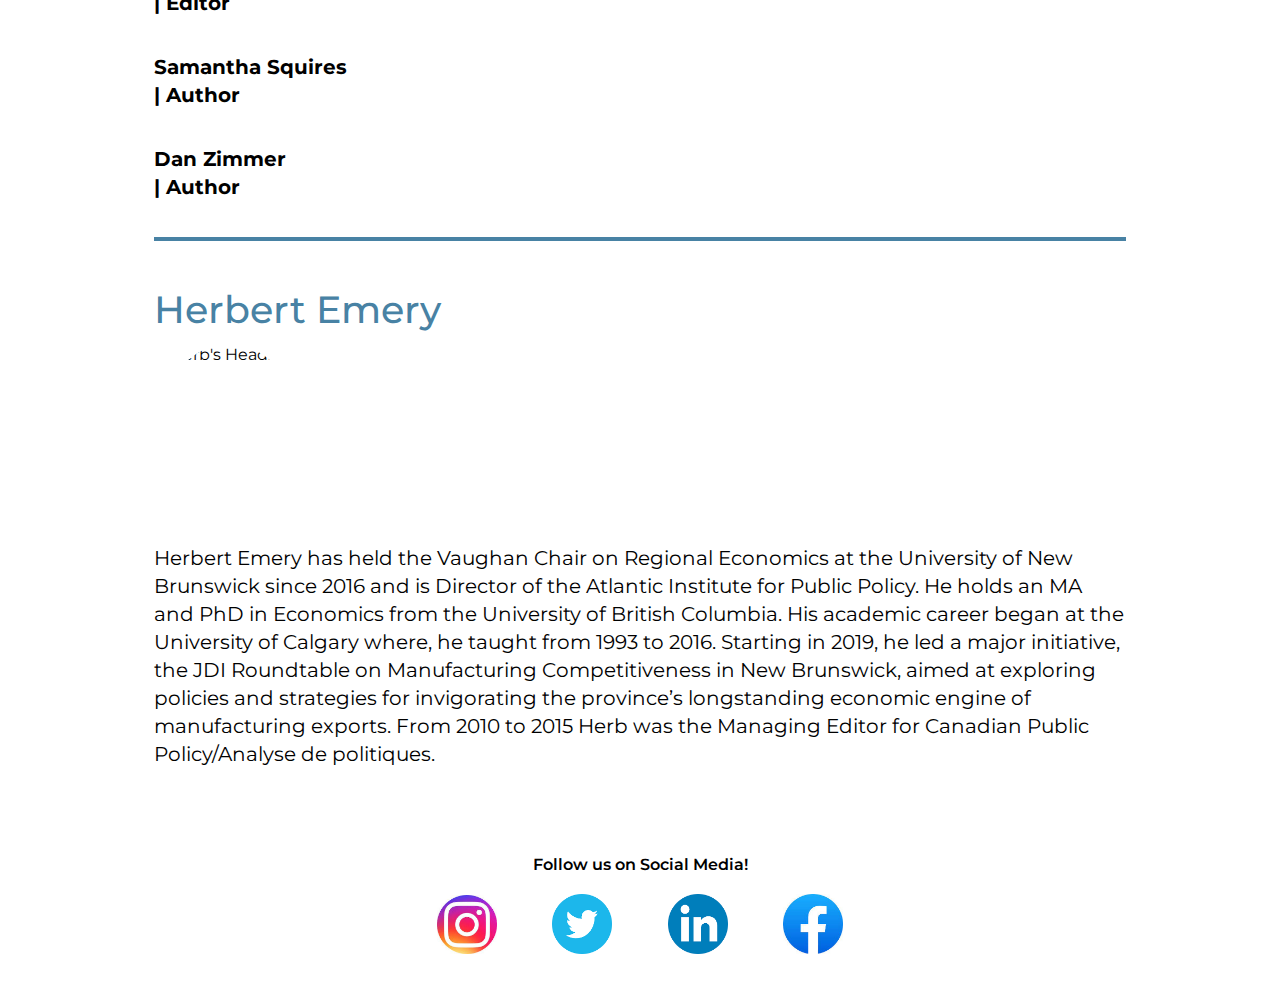
==== commit bdbfb1db: "Add files via upload" ====
--- a/AboutUs.html
+++ b/AboutUs.html
@@ -198,7 +198,7 @@
 
       <hr>
     <h2>Herbert Emery</h2>  <!--Herb Section-->
-      <img src="AboutUs-Images/Herb.jpg" alt="Herb Image"> <!--herb image-->
+      <img src="AboutUs-Images/Herb.jpg" alt="Herb's Headshot"> <!--herb image-->
       <p>Herbert Emery has held the Vaughan Chair on Regional Economics at the University of New Brunswick since 2016 and is Director of 
         the Atlantic Institute for Public Policy. He holds an MA and PhD in Economics from the University of British Columbia. His 
         academic career began at the University of Calgary where, he taught from 1993 to 2016. Starting in 2019, he led a major initiative, 
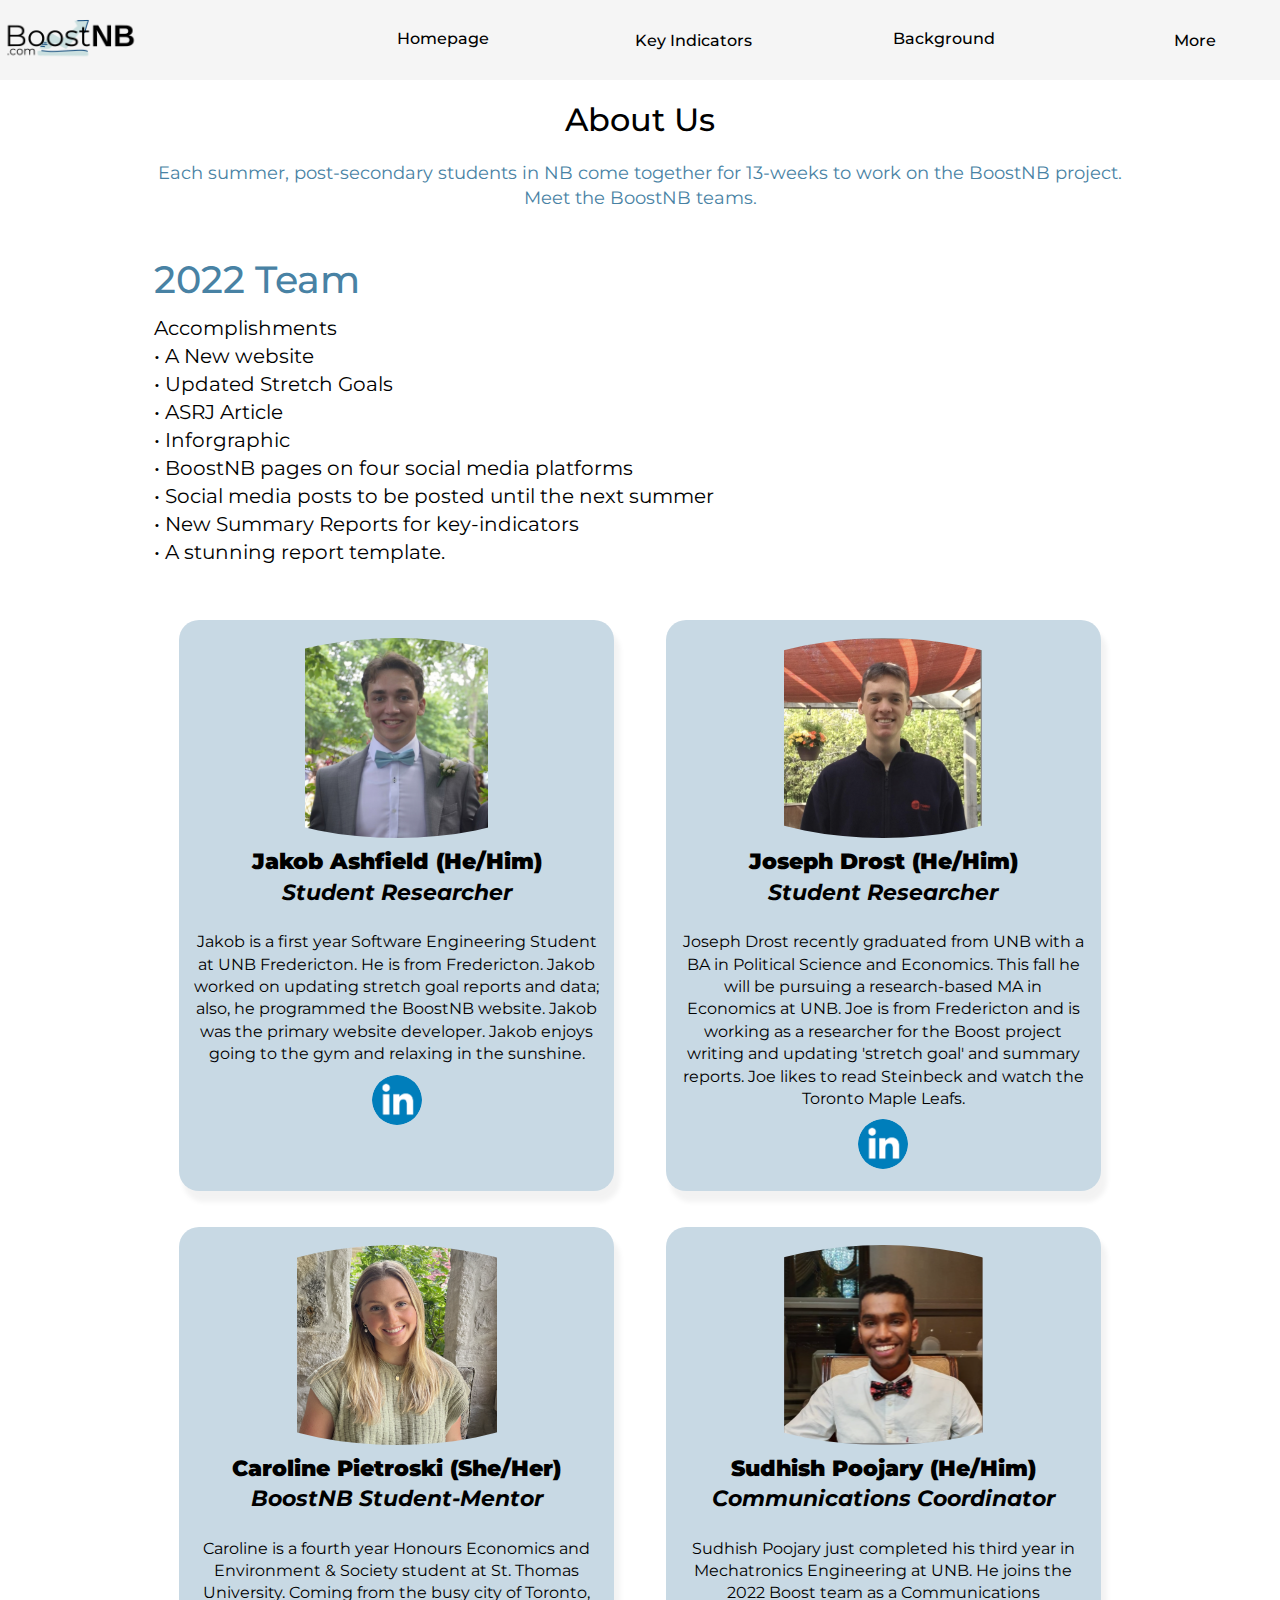
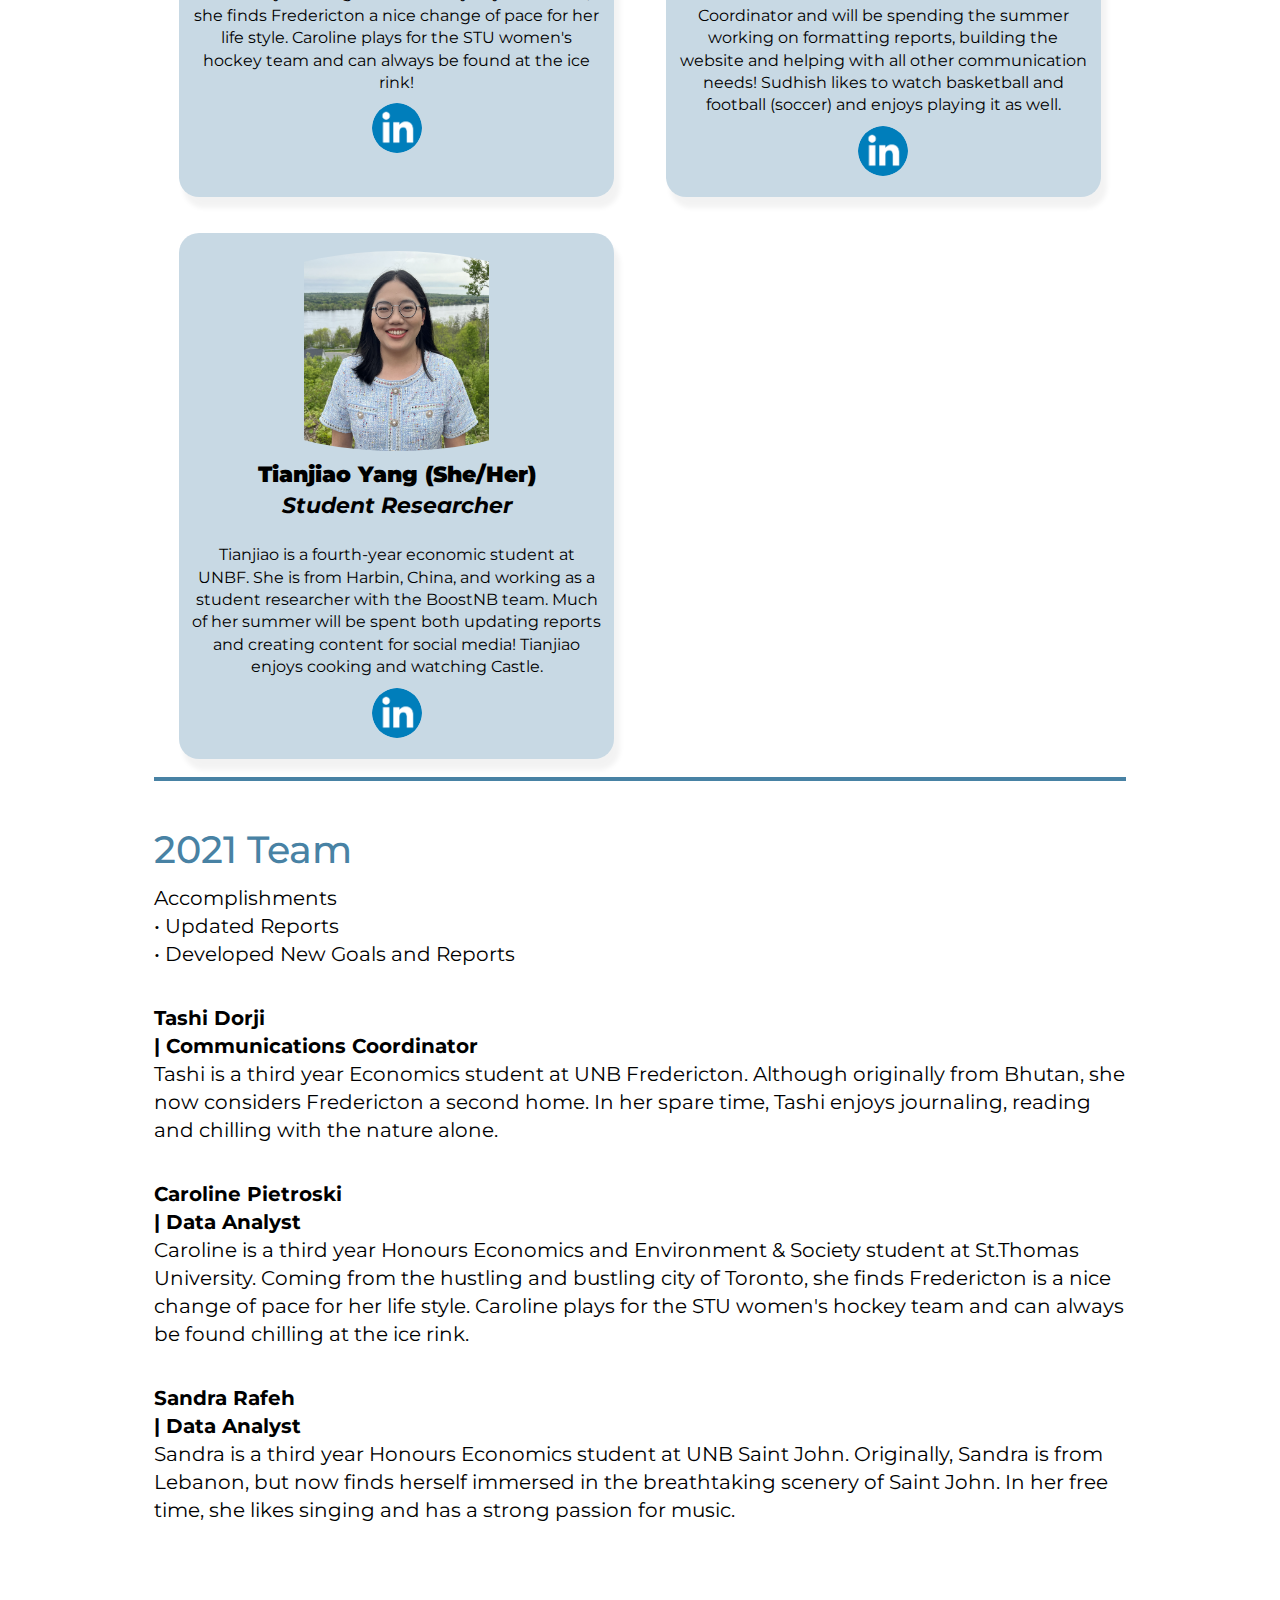
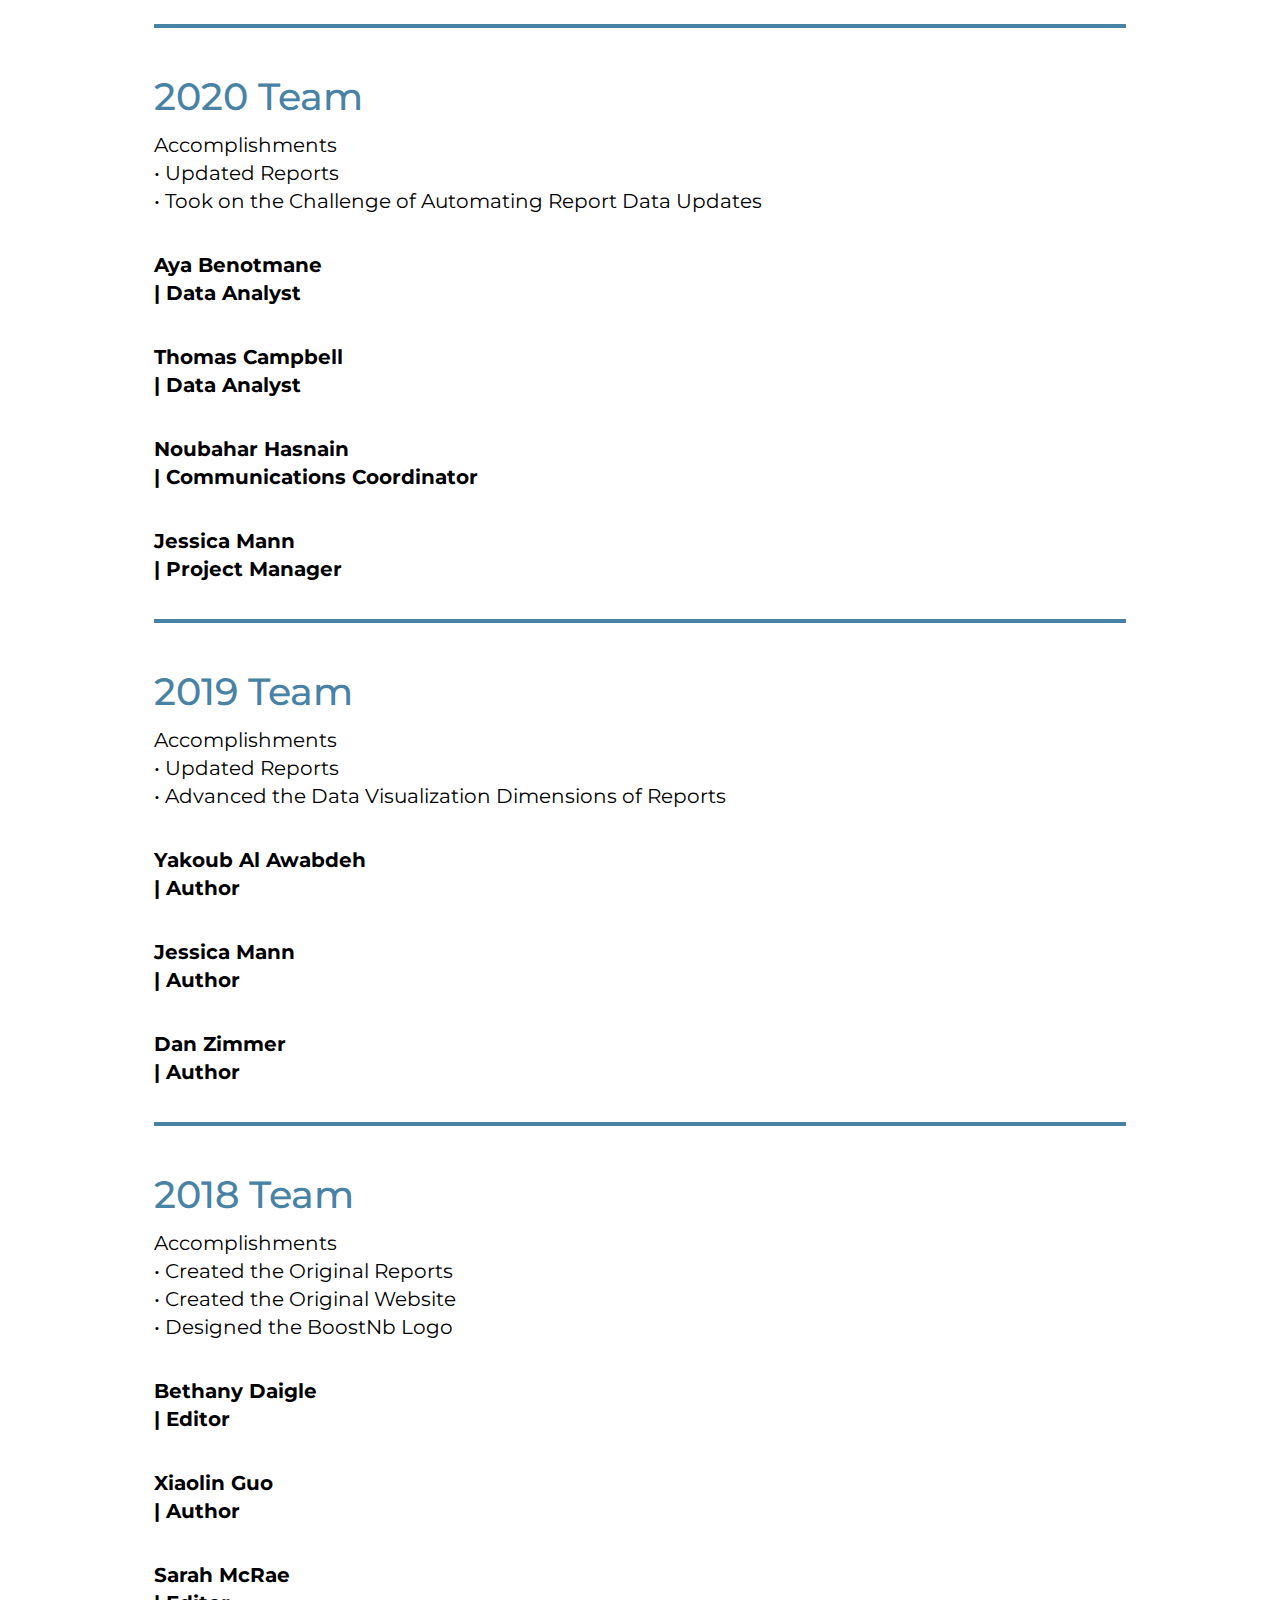
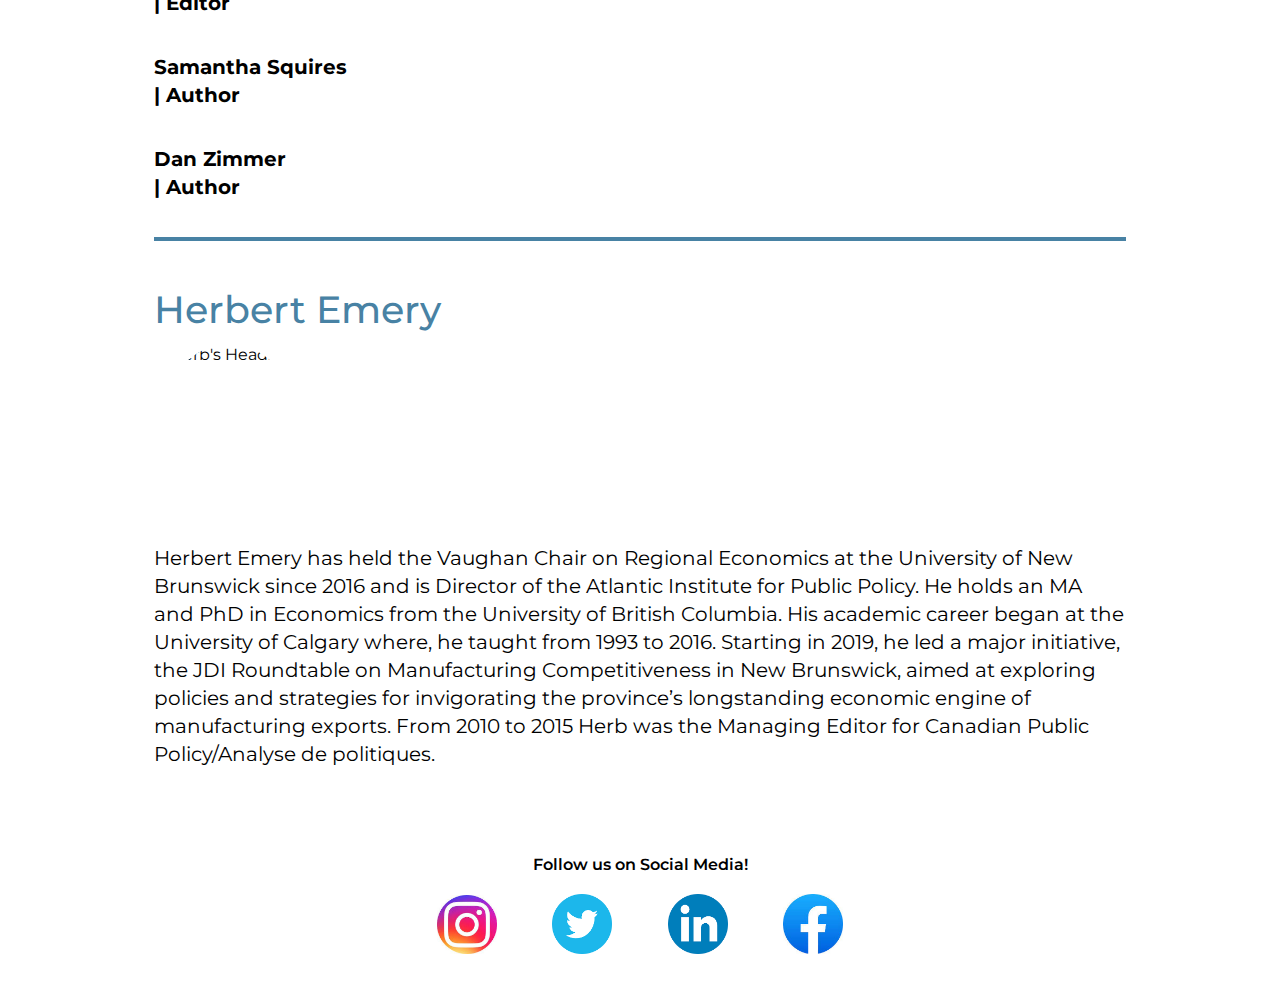
==== commit ec25c89a: "Add files via upload" ====
--- a/AboutUs.html
+++ b/AboutUs.html
@@ -53,21 +53,21 @@
            </div>
          </div>
 
-         <!--contact us button-->
-         <div class="header-buttons">
-           <a href="ContactUs.html">Contact Us</a>
-         </div>
- 
-         <!--dropdown menu 'more'-->
-         <div class="dropdown">
-           <button class="header-buttons">More</button>
-           <div class="dropdown-content">
-             <a href="AboutUs.html">About Us</a>
-             <a href="Archives.html">Archives</a>
-             <a href="Background.html">Background</a>
-             <a href="Glossary.html">Glossary</a>
-           </div>
-         </div>
+        <!--background button-->
+        <div class="header-buttons">
+          <a href="Background.html">Background</a>
+        </div>
+
+        <!--dropdown menu 'more'-->
+        <div class="dropdown">
+          <button class="header-buttons">More</button>
+          <div class="dropdown-content">
+            <a href="AboutUs.html">About Us</a>
+            <a href="Archives.html">Archives</a>
+            <a href="ContactUs.html">Contact Us</a>
+            <a href="Glossary.html">Glossary</a>
+          </div>
+        </div>
        </div>
      </div>
      </div>
